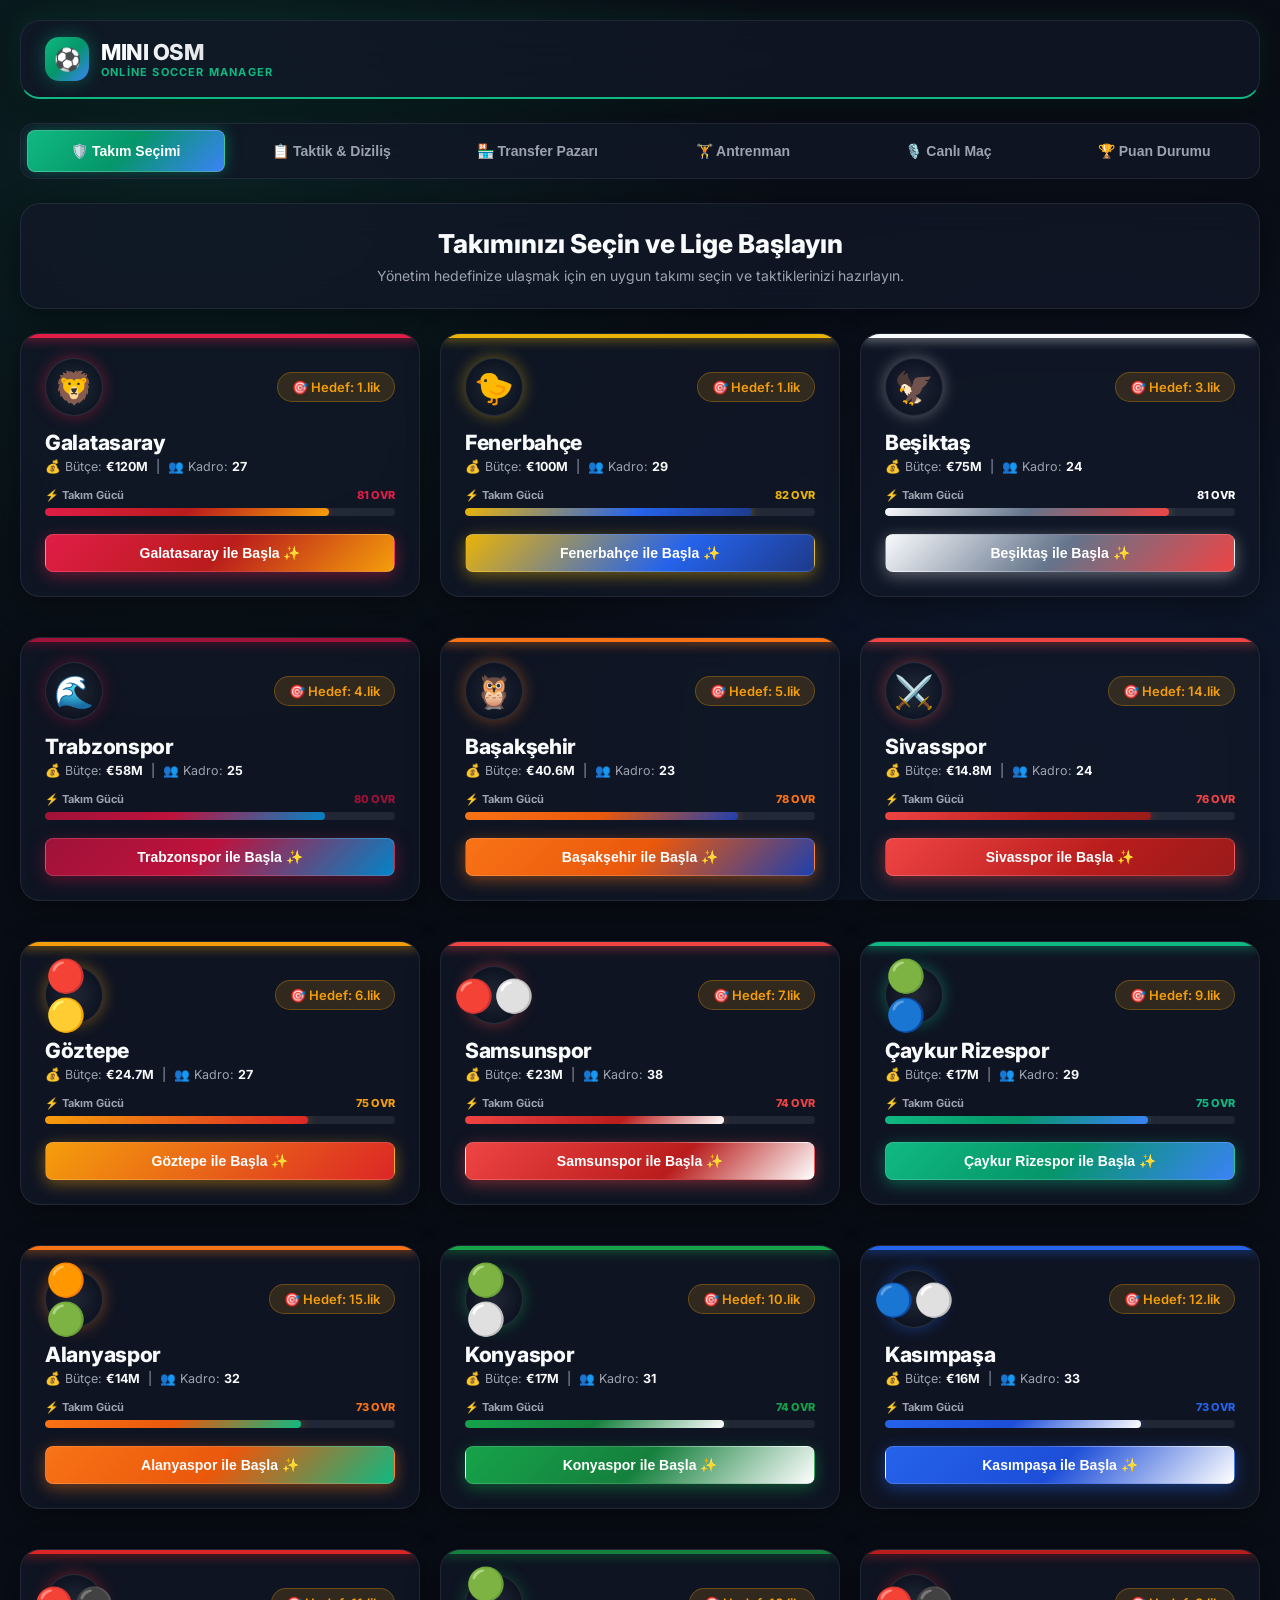
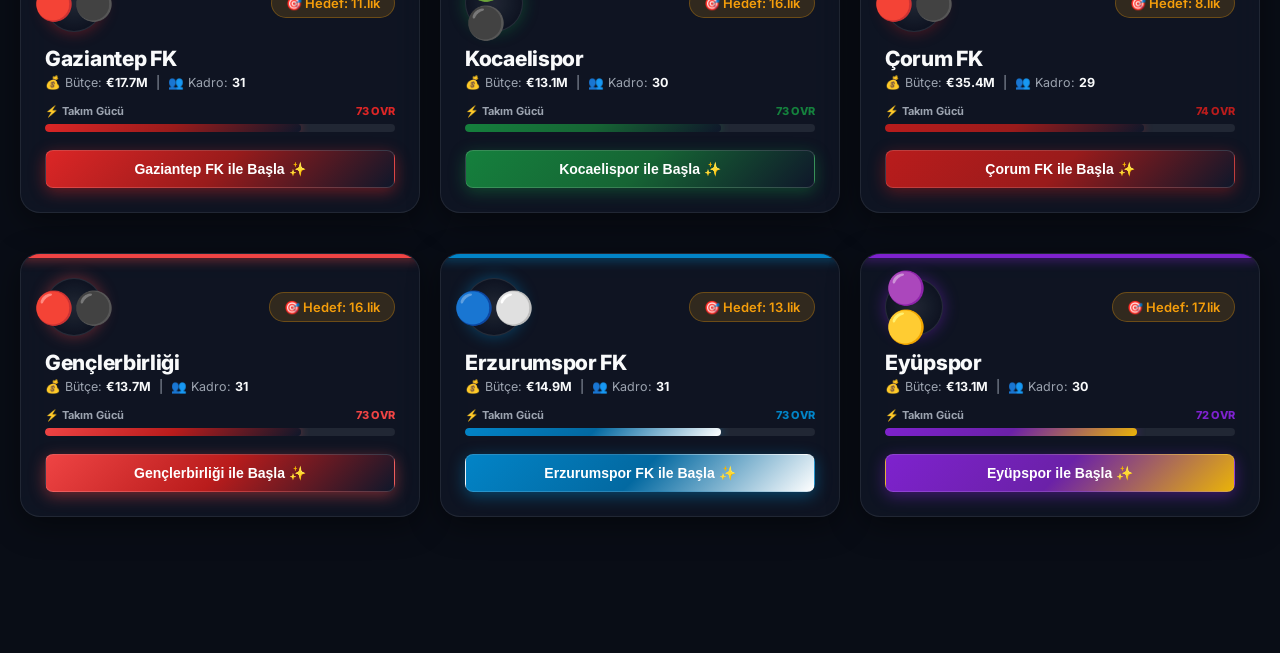
==== index.html @ aa5f81e3 "Web oyunu ilk surum" ====
<!DOCTYPE html>
<html lang="tr">

<head>
  <meta charset="UTF-8">
  <meta name="viewport" content="width=device-width, initial-scale=1.0">
  <title>Mini OSM - Online Soccer Manager Web</title>
  <meta name="description"
    content="Mini Online Soccer Manager web oyunu. Taktiksel diziliş, anlık maç simülasyonu ve taktiksel joker kartları.">
  <!-- Google Fonts -->
  <link rel="preconnect" href="https://fonts.googleapis.com">
  <link rel="preconnect" href="https://fonts.gstatic.com" crossorigin>
  <link href="https://fonts.googleapis.com/css2?family=Inter:wght@400;500;600;700;800;900&display=swap"
    rel="stylesheet">
  <!-- CSS Design System -->
  <link rel="stylesheet" href="css/styles.css">
</head>

<body>

  <div class="app-container">

    <!-- Header -->
    <header class="app-header">
      <div class="brand">
        <div class="brand-icon">⚽</div>
        <div class="brand-text">
          <h1>MINI OSM</h1>
          <p>Online Soccer Manager</p>
        </div>
      </div>

      <div class="header-user-info" id="user-team-info-box" style="display: none;">
        <span class="badge-pill" id="user-team-badge">🦁 Galatasaray</span>
        <span class="badge-pill badge-target" id="user-team-target">Hedef: 1.lik</span>
        <button class="btn btn-primary" id="start-match-btn">⚡ Maçı Oyna</button>
      </div>
    </header>

    <!-- Navigation Tabs -->
    <nav class="nav-tabs">
      <button class="nav-tab active" data-view="view-teams">🛡️ Takım Seçimi</button>
      <button class="nav-tab" data-view="view-tactics">📋 Taktik & Diziliş</button>
      <button class="nav-tab" data-view="view-transfer">🏪 Transfer Pazarı</button>
      <button class="nav-tab" data-view="view-training">🏋️ Antrenman</button>
      <button class="nav-tab" data-view="view-match">🎙️ Canlı Maç</button>
      <button class="nav-tab" data-view="view-standings">🏆 Puan Durumu</button>
    </nav>

    <!-- VIEW 1: TEAM SELECTION -->
    <section id="view-teams" class="view-content active">
      <div class="glass-card" style="text-align: center; margin-bottom: 24px;">
        <h2 style="font-size: 26px; font-weight: 800; margin-bottom: 8px;">Takımınızı Seçin ve Lige Başlayın</h2>
        <p style="color: var(--text-muted); font-size: 14px;">Yönetim hedefinize ulaşmak için en uygun takımı seçin ve
          taktiklerinizi hazırlayın.</p>
      </div>

      <div class="grid-3" id="team-selection-grid">
        <!-- Dynamically rendered via app.js -->
      </div>
    </section>

    <!-- VIEW 2: TACTICS & PITCH -->
    <section id="view-tactics" class="view-content">
      <div class="grid-2">

        <!-- Left: Interactive Pitch & Bench -->
        <div>
          <div class="glass-card">
            <div class="card-title">
              <span>⚽ İnteraktif Saha Dizilişi</span>
              <div style="display:flex; gap:8px; align-items:center;">
                <button class="btn btn-secondary" id="auto-pick-11-btn" style="padding:4px 10px; font-size:12px;"
                  title="Dizilişe en yüksek reytingli oyuncuları koy">⚡ Otomatik Kadro Kur</button>
                <button class="btn btn-primary" id="save-squad-btn" style="padding:4px 12px; font-size:12px;"
                  title="Mevcut ilk 11 ve taktikleri kaydet">💾 Kadroyu Kaydet</button>
                <span class="badge-pill" style="color:var(--accent-green)">İlk 11 Kadrosu</span>
              </div>
            </div>
            <div id="swap-banner-container"></div>
            <div class="pitch-container">
              <div class="pitch-center-line"></div>
              <div class="pitch-center-circle"></div>
              <div class="pitch-penalty-top"></div>
              <div class="pitch-penalty-bottom"></div>
              <div class="pitch-players-layer" id="pitch-players-layer">
                <!-- Dynamically rendered player nodes -->
              </div>
            </div>
          </div>

          <!-- Yedek Kulübesi (Substitutes Bench) -->
          <div class="glass-card">
            <div class="card-title">
              <span>🪑 Yedek Kulübesi & Kadro Derinliği</span>
              <span style="font-size:11px; color:var(--text-muted)">Yedek Oyuncular</span>
            </div>
            <div class="grid-2" id="substitutes-bench-container" style="gap:10px;">
              <!-- Rendered via app.js -->
            </div>
          </div>
        </div>

        <!-- Right: Tactic Controls -->
        <div class="glass-card">
          <div class="card-title">🎯 Taktiksel Ayarlar & Hakem</div>

          <div class="form-group">
            <label class="form-label">Diziliş (Formation)</label>
            <select class="form-select" id="tactic-formation">
              <option value="4-3-3">4-3-3 (Ofansif / Kanatlar)</option>
              <option value="4-2-3-1">4-2-3-1 (Modern Pas & Baskı)</option>
              <option value="4-4-2">4-4-2 (Klasik Dengeli)</option>
              <option value="4-5-1">4-5-1 (Kompakt / Kaleyi Görünce Vur)</option>
              <option value="3-5-2">3-5-2 (Orta Saha Hakimiyeti)</option>
              <option value="3-4-3">3-4-3 (Tam Saha Hücum)</option>
              <option value="5-3-2">5-3-2 (Kontra Atak & Katı Defans)</option>
              <option value="5-4-1">5-4-1 (Savunma / Kontra)</option>
            </select>
          </div>

          <div class="form-group">
            <label class="form-label">Oyun Anlayışı (Play Style)</label>
            <select class="form-select" id="tactic-style">
              <option value="Kanatları Kullan">Kanatları Kullan (Wing Play)</option>
              <option value="Paslaşarak">Paslaşarak (Passing Game)</option>
              <option value="Kaleyi Görünce Vur">Kaleyi Görünce Vur (Shoot on Sight)</option>
              <option value="Kontra Atak">Kontra Atak (Counter Attack)</option>
            </select>
          </div>

          <div class="form-group">
            <label class="form-label">Mücadele Sertliği (Tackling Style)</label>
            <select class="form-select" id="tactic-tackling">
              <option value="Nazik">Nazik (Risk Almaz)</option>
              <option value="Normal" selected>Normal (Dengeli)</option>
              <option value="Agresif">Agresif (Sert Müdahale)</option>
              <option value="Çok Agresif">Çok Agresif (Kart Riski Yüksek)</option>
            </select>
          </div>

          <div class="form-group" style="margin-top: 20px;">
            <label class="form-label">👨‍⚖️ Maçın Hakemi</label>
            <select class="form-select" id="referee-select">
              <!-- Rendered via JS -->
            </select>
            <div id="referee-info" style="font-size: 11px; color: var(--accent-gold); margin-top: 4px;"></div>
          </div>

          <hr style="border: none; border-top: 1px solid var(--glass-border); margin: 20px 0;">

          <!-- Sliders -->
          <div class="form-group">
            <div style="display:flex; justify-content:space-between;" class="form-label">
              <span>Baskı (Pressure)</span>
              <span class="slider-val" id="pressure-val">%75</span>
            </div>
            <input type="range" class="form-range" id="tactic-pressure" min="10" max="100" value="75">
          </div>

          <div class="form-group">
            <div style="display:flex; justify-content:space-between;" class="form-label">
              <span>Stil (Mentality)</span>
              <span class="slider-val" id="mentality-val">%80</span>
            </div>
            <input type="range" class="form-range" id="tactic-mentality" min="10" max="100" value="80">
          </div>

          <div class="form-group">
            <div style="display:flex; justify-content:space-between;" class="form-label">
              <span>Tempo (Tempo)</span>
              <span class="slider-val" id="tempo-val">%75</span>
            </div>
            <input type="range" class="form-range" id="tactic-tempo" min="10" max="100" value="75">
          </div>

        </div>

      </div>
    </section>

    <!-- VIEW 3: LIVE MATCH -->
    <section id="view-match" class="view-content">

      <!-- Scoreboard -->
      <div class="scoreboard" id="match-scoreboard">
        <div class="team-score-block">
          <div class="team-logo-placeholder" id="match-home-badge"><img
              src="https://img.a.transfermarkt.technology/wappen/head/141.png?lm=4711" alt="Galatasaray" /></div>
          <div class="team-name-score" id="match-home-name">Galatasaray</div>
        </div>

        <div style="text-align: center; min-width: 170px;">
          <div class="match-timer-badge" id="match-timer-badge">00'</div>
          <div class="match-score-digits" id="match-score-display">0 - 0</div>
          <div id="match-result-status-container"></div>
        </div>

        <div class="team-score-block away">
          <div class="team-name-score" id="match-away-name">Fenerbahçe</div>
          <div class="team-logo-placeholder" id="match-away-badge"><img
              src="https://img.a.transfermarkt.technology/wappen/head/36.png?lm=4711" alt="Fenerbahçe" /></div>
        </div>
      </div>

      <!-- Match Finished Banner Container -->
      <div id="match-finish-banner-container"></div>

      <!-- Match Control Bar (Speed, Pause, Timeline) -->
      <div class="match-control-bar" id="match-control-bar">
        <div class="match-controls-left" id="match-live-controls">
          <button class="btn btn-secondary" id="match-pause-btn">
            <span id="pause-btn-icon">⏸️</span> <span id="pause-btn-text">Durdur</span>
          </button>
          <div class="speed-selector-group">
            <span class="speed-label">Hız:</span>
            <button class="speed-btn" data-speed="750">🐢 1x (Yavaş)</button>
            <button class="speed-btn active" data-speed="380">⏱️ 2x (Normal)</button>
            <button class="speed-btn" data-speed="140">⚡ 3x (Hızlı)</button>
            <button class="speed-btn" id="instant-finish-btn" style="color:var(--accent-gold);">⏩ Bitir</button>
          </div>
        </div>
        <div class="match-controls-left" id="match-finished-controls" style="display: none;">
          <!-- Rendered dynamically on finish -->
        </div>
        <div class="match-timeline-feed" id="match-timeline-feed">
          <span style="font-size:11px; color:var(--text-muted);">Zaman Çizelgesi</span>
        </div>
      </div>

      <!-- Main Live Grid -->
      <div class="grid-2">

        <!-- Left: Live Commentary Stream -->
        <div class="glass-card">
          <div class="card-title">
            <div style="display:flex; align-items:center; gap:8px;">
              <span>🎙️ Canlı Spiker Anlatımı</span>
              <span class="live-pulse-dot" id="live-indicator"></span>
            </div>
            <div class="commentary-filter-group">
              <button class="filter-tab active" data-filter="all">Tüm Anlatım</button>
              <button class="filter-tab" data-filter="highlights">⭐ Önemli Anlar</button>
            </div>
          </div>
          <div class="commentary-box" id="commentary-stream">
            <div class="commentary-card system">
              <div class="commentary-card-body">Henüz maç başlamadı. Maçı başlatmak için üstteki 'Maçı Oyna' butonuna
                basın.</div>
            </div>
          </div>
        </div>

        <!-- Right: Joker Cards & Stats -->
        <div>
          <div class="glass-card">
            <div class="card-title">
              <span>⚡ Taktiksel Jokerler (Maç İçi Müdahale)</span>
              <span style="font-size:11px; color:var(--accent-purple)">Özgün Özellik</span>
            </div>
            <p style="font-size:12px; color:var(--text-muted); margin-bottom:12px;">
              Maç esnasında skoru değiştirmek veya üstünlüğü korumak için anlık menajer kartınızı kullanın:
            </p>

            <div class="joker-cards-grid" id="joker-cards-grid">
              <!-- Dynamically rendered Jokers -->
            </div>
          </div>

          <!-- xG & Stats Card -->
          <div class="glass-card">
            <div class="card-title">📊 Anlık Maç İstatistikleri</div>
            <div style="display:flex; justify-content:space-between; margin-bottom:12px;">
              <div>
                <div style="font-size:11px; color:var(--text-muted);">Ev Sahibi xG</div>
                <div style="font-size:20px; font-weight:800; color:var(--accent-green)" id="home-xg-val">0.00</div>
              </div>
              <div>
                <div style="font-size:11px; color:var(--text-muted);">Toplam Şut</div>
                <div style="font-size:16px; font-weight:700;"><span id="home-shots-val">0</span> - <span
                    id="away-shots-val">0</span></div>
              </div>
              <div style="text-align:right;">
                <div style="font-size:11px; color:var(--text-muted);">Deplasman xG</div>
                <div style="font-size:20px; font-weight:800; color:var(--accent-blue)" id="away-xg-val">0.00</div>
              </div>
            </div>
          </div>

        </div>

      </div>
    </section>

    <!-- VIEW 4: STANDINGS & FIXTURES -->
    <section id="view-standings" class="view-content">
      <!-- Standings Season Finale Banner (Visible ONLY when season ends) -->
      <div id="standings-season-ended-banner" class="glass-card"
        style="display: none; margin-bottom: 20px; justify-content: space-between; align-items: center; flex-wrap: wrap; gap: 14px; border: 2px solid var(--accent-gold); background: linear-gradient(135deg, rgba(245, 158, 11, 0.15), rgba(15, 23, 42, 0.9));">
        <div>
          <h2
            style="font-size: 20px; font-weight: 800; display: flex; align-items: center; gap: 8px; color: var(--accent-gold);">
            <span>🏆 2025/2026 Süper Lig Sezonu Tamamlandı!</span>
          </h2>
          <p style="color: var(--text-muted); font-size: 13px; margin-top: 2px;">
            Şampiyonluk töreni ve sezon ödüllerini görüntüleyebilir veya yeni sezona başlayabilirsiniz.
          </p>
        </div>
        <div style="display: flex; gap: 10px; align-items: center; flex-wrap: wrap;">
          <button class="btn btn-secondary" id="standings-show-ceremony-btn"
            style="font-size: 13px; display: flex; align-items: center; gap: 6px;">
            🏆 Şampiyon & Ödüller
          </button>
          <button class="btn btn-primary" id="standings-new-season-btn"
            style="font-size: 13px; display: flex; align-items: center; gap: 6px; background: linear-gradient(135deg, var(--accent-gold), #d97706); border-color: var(--accent-gold); color: #ffffff;">
            🔄 Yeni Sezon Başlat
          </button>
        </div>
      </div>

      <div class="grid-2" style="grid-template-columns: 1.15fr 0.85fr; gap: 20px; align-items: start;">

        <!-- Left: Standings Table & Statistics Center -->
        <div class="glass-card">
          <div class="card-title" style="flex-wrap:wrap; gap:10px;">
            <span>🏆 Lig İstatistik Merkezi</span>
            <div style="display:flex; gap:6px; flex-wrap:wrap;">
              <button class="stats-sub-tab active" data-tab="table">🏆 Puan Durumu</button>
              <button class="stats-sub-tab" data-tab="goals">⚽ Gol Krallığı</button>
              <button class="stats-sub-tab" data-tab="assists">🅰️ Asist Krallığı</button>
              <button class="stats-sub-tab" data-tab="saves">🧤 Kurtarış Krallığı</button>
              <button class="stats-sub-tab" data-tab="motm">🌟 Maçın Adamı</button>
            </div>
          </div>

          <!-- Standings Table Box -->
          <div id="stats-table-wrapper" style="overflow-x: auto;">
            <table class="custom-table">
              <thead>
                <tr>
                  <th>Sıra</th>
                  <th>Takım</th>
                  <th>OM</th>
                  <th>G</th>
                  <th>B</th>
                  <th>M</th>
                  <th>AG:YG</th>
                  <th>AV</th>
                  <th>Puan</th>
                </tr>
              </thead>
              <tbody id="standings-table-body">
                <!-- Dynamically populated via app.js -->
              </tbody>
            </table>
          </div>

          <!-- Leaderboard Box -->
          <div id="stats-leaderboard-wrapper" style="display:none; flex-direction:column; gap:10px;">
            <!-- Dynamically populated via app.js -->
          </div>
        </div>

        <!-- Right: Season Fixture & Match Schedule -->
        <div class="glass-card">
          <div class="card-title">
            <span>📅 Sezon Fikstürü</span>
            <div class="round-selector-wrap">
              <button class="round-nav-btn" id="prev-round-btn">◀</button>
              <span id="current-round-title"
                style="font-weight: 800; font-size: 13px; min-width: 75px; text-align: center;">1. Hafta</span>
              <button class="round-nav-btn" id="next-round-btn">▶</button>
            </div>
          </div>

          <!-- Round Matches Container -->
          <div id="fixtures-list-container" style="display: flex; flex-direction: column; gap: 10px;">
            <!-- Dynamically populated via app.js -->
          </div>
        </div>

      </div>
    </section>

    <!-- VIEW 6: TRANSFER MARKET -->
    <section id="view-transfer" class="view-content">
      <div class="glass-card" style="margin-bottom: 20px;">
        <div style="display: flex; justify-content: space-between; align-items: center; flex-wrap: wrap; gap: 16px;">
          <div>
            <h2 style="font-size: 24px; font-weight: 800; display: flex; align-items: center; gap: 10px;">
              <span>🏪 Transfer Pazarı & Kaşif</span>
            </h2>
            <p style="color:var(--text-muted); font-size: 13.5px; margin-top: 4px;">
              Diğer kulüplerden yıldız oyuncuları transfer edin veya kendi oyuncularınızı satarak bütçenizi artırın.
            </p>
          </div>

          <div style="display: flex; align-items: center; gap: 12px; flex-wrap: wrap;">
            <div class="glass-card"
              style="padding: 10px 18px; margin: 0; background: linear-gradient(135deg, rgba(16, 185, 129, 0.15), rgba(59, 130, 246, 0.15)); border-color: var(--accent-green);">
              <div style="font-size: 11px; color: var(--text-muted); font-weight: 600;">Kullanılabilir Transfer Bütçesi
              </div>
              <div id="transfer-user-budget-display"
                style="font-size: 22px; font-weight: 900; color: var(--accent-green);">€0.0M</div>
            </div>
          </div>
        </div>

        <!-- Filter & Action Bar -->
        <div
          style="display: flex; justify-content: space-between; align-items: center; margin-top: 20px; flex-wrap: wrap; gap: 12px; border-top: 1px solid var(--glass-border); padding-top: 16px;">

          <!-- Sub-view Mode Switcher (Transfer Listesi vs Oyuncu Sat) -->
          <div style="display: flex; gap: 8px;">
            <button class="btn btn-primary transfer-mode-btn active" data-mode="buy">🛒 Transfer Listesi (Al)</button>
            <button class="btn btn-secondary transfer-mode-btn" data-mode="sell">📤 Kadromdan Oyuncu Sat</button>
          </div>

          <!-- Search & Position Filters -->
          <div style="display: flex; gap: 8px; flex-wrap: wrap; align-items: center;">
            <input type="text" id="transfer-search-input" placeholder="🔍 Oyuncu Arama..."
              style="padding: 6px 12px; font-size: 13px; border-radius: var(--radius-sm); background: rgba(255,255,255,0.05); border: 1px solid var(--glass-border); color: var(--text-main); outline: none; width: 160px;" />

            <div style="display: flex; gap: 4px; flex-wrap: wrap;">
              <button class="stats-sub-tab transfer-pos-filter active" data-pos="ALL">Tümü</button>
              <button class="stats-sub-tab transfer-pos-filter" data-pos="FW">FW</button>
              <button class="stats-sub-tab transfer-pos-filter" data-pos="MF">MF</button>
              <button class="stats-sub-tab transfer-pos-filter" data-pos="DF">DF</button>
              <button class="stats-sub-tab transfer-pos-filter" data-pos="GK">GK</button>
            </div>
          </div>

        </div>
      </div>

      <!-- Transfer List Grid -->
      <div id="transfer-players-grid" class="grid-3" style="gap: 16px;">
        <!-- Dynamically rendered via app.js -->
      </div>
    </section>

    <!-- VIEW 7: TRAINING & PLAYER DEVELOPMENT -->
    <section id="view-training" class="view-content">
      <div class="glass-card" style="margin-bottom: 24px;">
        <div style="display: flex; justify-content: space-between; align-items: center; flex-wrap: wrap; gap: 16px;">
          <div>
            <h2 style="font-size: 24px; font-weight: 800; display: flex; align-items: center; gap: 10px;">
              <span>🏋️ Antrenman & Oyuncu Gelişim Merkezi</span>
            </h2>
            <p style="color:var(--text-muted); font-size: 13.5px; margin-top: 4px;">
              ⚡ <strong>Gelişim Kuralları:</strong> 25 yaş altı toplamda <span
                style="color:var(--accent-gold); font-weight:700;">+3 GEN</span> • 29 yaş altı toplamda <span
                style="color:var(--accent-blue); font-weight:700;">+2 GEN</span> • 30+ yaş toplamda <span
                style="color:var(--text-main); font-weight:700;">+1 GEN</span>. İdman hızlandırma kulüp bütçesinin
              <strong>%1'ine</strong> mal olur.
            </p>
          </div>
          <div style="display:flex; align-items:center; gap:10px;">
            <div class="glass-card"
              style="padding: 8px 16px; margin:0; background: linear-gradient(135deg, rgba(16, 185, 129, 0.15), rgba(59, 130, 246, 0.15)); border-color: var(--accent-green);">
              <div style="font-size: 11px; color: var(--text-muted); font-weight: 600;">Kulüp Bütçesi</div>
              <div id="training-user-budget-display"
                style="font-size: 18px; font-weight: 900; color: var(--accent-green);">€0.0M</div>
            </div>
            <span class="badge-pill" style="color:var(--accent-gold); border-color:var(--accent-gold); font-size:12px;">
              ⭐ 4 İdman Sahası
            </span>
          </div>
        </div>
      </div>

      <!-- Training Slots Grid -->
      <div class="grid-2" id="training-slots-container" style="gap: 20px;">
        <!-- Dynamically rendered via app.js -->
      </div>
    </section>

  </div>

  <!-- CONFETTI CANVAS -->
  <canvas id="confetti-canvas"
    style="position: fixed; top: 0; left: 0; width: 100vw; height: 100vh; pointer-events: none; z-index: 9998; display: none;"></canvas>

  <!-- SEASON FINALE & AWARDS CEREMONY MODAL -->
  <div id="season-finale-modal" class="modal-overlay"
    style="display:none; z-index: 9999; position: fixed; top: 0; left: 0; width: 100vw; height: 100vh; background: rgba(0,0,0,0.85); backdrop-filter: blur(12px); align-items: center; justify-content: center; overflow-y: auto; padding: 20px;">
    <div class="glass-card season-ceremony-card" id="season-ceremony-card-content">
      <!-- Dynamically filled by app.js -->
    </div>
  </div>

  <!-- Player Tooltip -->
  <div id="player-tooltip" class="player-tooltip">
    <div class="player-tooltip-header" id="tt-header">
      <span id="tt-nat">🇹🇷</span>
      <span id="tt-name">Oyuncu Adı</span>
    </div>
    <div class="player-tooltip-row">
      <span>Yaş:</span>
      <span id="tt-age">25</span>
    </div>
    <div class="player-tooltip-row">
      <span>Piyasa Değeri:</span>
      <span id="tt-val" style="color: var(--accent-gold);">€10.00M</span>
    </div>
  </div>

  <!-- JavaScript Modules -->
  <script src="js/data.js"></script>
  <script src="js/jokers.js"></script>
  <script src="js/engine.js"></script>
  <script src="js/ai.js"></script>
  <script src="js/app.js"></script>

</body>

</html>
---- css/styles.css ----
/* ==========================================================================
   MINI OSM - MODERN DARK MODE & GLASSMORPHISM DESIGN SYSTEM
   ========================================================================== */

:root {
  /* Dynamic Team Theme Variables (Defaults to modern Stadium Emerald) */
  --team-primary: #10b981;
  --team-secondary: #3b82f6;
  --team-primary-glow: rgba(16, 185, 129, 0.4);
  --team-secondary-glow: rgba(59, 130, 246, 0.4);
  --team-gradient: linear-gradient(135deg, #10b981 0%, #059669 50%, #3b82f6 100%);
  --team-header-glow: rgba(16, 185, 129, 0.15);
  --team-bg-mesh: radial-gradient(circle at 15% 15%, rgba(16, 185, 129, 0.12) 0%, transparent 45%),
    radial-gradient(circle at 85% 85%, rgba(59, 130, 246, 0.12) 0%, transparent 45%);

  /* Color Palette */
  --bg-primary: #090d16;
  --bg-secondary: #111827;
  --bg-card: rgba(17, 24, 39, 0.78);
  --bg-card-hover: rgba(31, 41, 55, 0.90);
  --glass-border: rgba(255, 255, 255, 0.08);
  --glass-shadow: 0 8px 32px 0 rgba(0, 0, 0, 0.45);

  --accent-green: #10b981;
  --accent-green-glow: rgba(16, 185, 129, 0.35);
  --accent-blue: #3b82f6;
  --accent-blue-glow: rgba(59, 130, 246, 0.35);
  --accent-gold: #f59e0b;
  --accent-gold-glow: rgba(245, 158, 11, 0.35);
  --accent-red: #ef4444;
  --accent-purple: #8b5cf6;

  --text-main: #f9fafb;
  --text-muted: #9ca3af;
  --text-dim: #6b7280;

  /* Field Colors */
  --pitch-green-dark: #064e3b;
  --pitch-green-light: #047857;
  --pitch-line: rgba(255, 255, 255, 0.25);

  /* Typography & Effects */
  --font-family: 'Inter', -apple-system, BlinkMacSystemFont, "Segoe UI", Roboto, sans-serif;
  --radius-sm: 8px;
  --radius-md: 14px;
  --radius-lg: 20px;
  --radius-full: 9999px;
  --transition: all 0.25s cubic-bezier(0.4, 0, 0.2, 1);
  --theme-transition: background 0.6s cubic-bezier(0.4, 0, 0.2, 1),
    border-color 0.5s ease,
    box-shadow 0.5s ease,
    color 0.4s ease;
}

/* Reset & Base */
* {
  box-sizing: border-box;
  margin: 0;
  padding: 0;
}

body {
  background-color: var(--bg-primary);
  color: var(--text-main);
  font-family: var(--font-family);
  min-height: 100vh;
  overflow-x: hidden;
  background-image: var(--team-bg-mesh);
  background-attachment: fixed;
  transition: var(--theme-transition);
}

/* Scrollbar */
::-webkit-scrollbar {
  width: 6px;
  height: 6px;
}

::-webkit-scrollbar-track {
  background: var(--bg-primary);
}

::-webkit-scrollbar-thumb {
  background: rgba(255, 255, 255, 0.15);
  border-radius: var(--radius-full);
}

::-webkit-scrollbar-thumb:hover {
  background: var(--team-primary);
}

/* Layout Container */
.app-container {
  max-width: 1400px;
  margin: 0 auto;
  padding: 20px;
}

/* Header */
.app-header {
  display: flex;
  justify-content: space-between;
  align-items: center;
  padding: 16px 24px;
  background: var(--bg-card);
  backdrop-filter: blur(18px);
  -webkit-backdrop-filter: blur(18px);
  border: 1px solid var(--glass-border);
  border-bottom: 2px solid var(--team-primary);
  border-radius: var(--radius-lg);
  box-shadow: var(--glass-shadow), 0 0 25px var(--team-header-glow);
  margin-bottom: 24px;
  transition: var(--theme-transition);
}

.brand {
  display: flex;
  align-items: center;
  gap: 12px;
}

.brand-icon {
  width: 44px;
  height: 44px;
  background: var(--team-gradient);
  border-radius: var(--radius-md);
  display: flex;
  align-items: center;
  justify-content: center;
  font-size: 22px;
  box-shadow: 0 0 18px var(--team-primary-glow);
  transition: var(--theme-transition);
}

.brand-text h1 {
  font-size: 22px;
  font-weight: 800;
  letter-spacing: -0.5px;
  background: linear-gradient(to right, #ffffff, #d1d5db);
  -webkit-background-clip: text;
  -webkit-text-fill-color: transparent;
}

.brand-text p {
  font-size: 11px;
  color: var(--team-primary);
  font-weight: 700;
  text-transform: uppercase;
  letter-spacing: 1.2px;
  transition: color 0.4s ease;
}

.header-user-info {
  display: flex;
  align-items: center;
  gap: 16px;
}

.badge-pill {
  display: inline-flex;
  align-items: center;
  gap: 8px;
  padding: 6px 14px;
  background: rgba(255, 255, 255, 0.05);
  border: 1px solid var(--glass-border);
  border-radius: var(--radius-full);
  font-size: 13px;
  font-weight: 600;
  transition: var(--transition);
}

.badge-pill.user-team-active {
  border-color: var(--team-primary);
  background: rgba(255, 255, 255, 0.08);
  box-shadow: 0 0 15px var(--team-primary-glow);
}

.badge-target {
  background: rgba(245, 158, 11, 0.15);
  border-color: rgba(245, 158, 11, 0.3);
  color: var(--accent-gold);
}

/* Nav Tabs */
.nav-tabs {
  display: flex;
  gap: 8px;
  padding: 6px;
  background: var(--bg-card);
  backdrop-filter: blur(12px);
  border: 1px solid var(--glass-border);
  border-radius: var(--radius-md);
  margin-bottom: 24px;
  overflow-x: auto;
}

.nav-tab {
  flex: 1;
  min-width: 140px;
  padding: 12px 18px;
  border: 1px solid transparent;
  background: transparent;
  color: var(--text-muted);
  font-weight: 600;
  font-size: 14px;
  border-radius: var(--radius-sm);
  cursor: pointer;
  display: flex;
  align-items: center;
  justify-content: center;
  gap: 8px;
  transition: var(--transition);
}

.nav-tab:hover {
  color: var(--text-main);
  background: rgba(255, 255, 255, 0.04);
}

.nav-tab.active {
  background: var(--team-gradient);
  color: #ffffff;
  border-color: rgba(255, 255, 255, 0.2);
  box-shadow: 0 0 16px var(--team-primary-glow);
  font-weight: 700;
}

/* Main Content Views */
.view-content {
  display: none;
}

.view-content.active {
  display: block;
  animation: fadeIn 0.3s ease-out;
}

@keyframes fadeIn {
  from {
    opacity: 0;
    transform: translateY(6px);
  }

  to {
    opacity: 1;
    transform: translateY(0);
  }
}

/* Glass Card Component */
.glass-card {
  background: var(--bg-card);
  backdrop-filter: blur(16px);
  -webkit-backdrop-filter: blur(16px);
  border: 1px solid var(--glass-border);
  border-radius: var(--radius-lg);
  padding: 24px;
  box-shadow: var(--glass-shadow);
  margin-bottom: 20px;
  transition: var(--transition);
}

.card-title {
  font-size: 18px;
  font-weight: 700;
  margin-bottom: 16px;
  display: flex;
  align-items: center;
  justify-content: space-between;
  border-bottom: 1px solid var(--glass-border);
  padding-bottom: 12px;
}

/* Grid Layouts */
.grid-2 {
  display: grid;
  grid-template-columns: 1fr 1fr;
  gap: 20px;
}

.grid-3 {
  display: grid;
  grid-template-columns: repeat(3, 1fr);
  gap: 20px;
}

.grid-4 {
  display: grid;
  grid-template-columns: repeat(auto-fill, minmax(260px, 1fr));
  gap: 20px;
}

@media (max-width: 900px) {

  .grid-2,
  .grid-3 {
    grid-template-columns: 1fr;
  }
}

/* Buttons */
.btn {
  padding: 10px 20px;
  border-radius: var(--radius-sm);
  font-weight: 700;
  font-size: 14px;
  border: none;
  cursor: pointer;
  display: inline-flex;
  align-items: center;
  justify-content: center;
  gap: 8px;
  transition: var(--transition);
}

.btn-primary {
  background: var(--team-gradient);
  color: #ffffff;
  box-shadow: 0 4px 16px var(--team-primary-glow);
  border: 1px solid rgba(255, 255, 255, 0.15);
}

.btn-primary:hover {
  transform: translateY(-2px);
  box-shadow: 0 8px 24px var(--team-primary-glow);
  filter: brightness(1.08);
}

.btn-secondary {
  background: rgba(255, 255, 255, 0.08);
  color: var(--text-main);
  border: 1px solid var(--glass-border);
}

.btn-secondary:hover {
  background: rgba(255, 255, 255, 0.15);
  border-color: rgba(255, 255, 255, 0.2);
}

.btn-accent {
  background: linear-gradient(135deg, var(--accent-blue), #2563eb);
  color: #ffffff;
  box-shadow: 0 4px 14px var(--accent-blue-glow);
}

.btn-lg {
  padding: 14px 28px;
  font-size: 16px;
  border-radius: var(--radius-md);
}

/* Football Pitch Component */
.pitch-container {
  width: 100%;
  height: 520px;
  background: repeating-linear-gradient(0deg,
      var(--pitch-green-dark),
      var(--pitch-green-dark) 40px,
      var(--pitch-green-light) 40px,
      var(--pitch-green-light) 80px);
  border-radius: var(--radius-md);
  border: 4px solid rgba(255, 255, 255, 0.3);
  position: relative;
  overflow: hidden;
  box-shadow: inset 0 0 50px rgba(0, 0, 0, 0.6);
}

/* Pitch Markings */
.pitch-center-line {
  position: absolute;
  top: 50%;
  left: 0;
  width: 100%;
  height: 2px;
  background: var(--pitch-line);
}

.pitch-center-circle {
  position: absolute;
  top: 50%;
  left: 50%;
  width: 120px;
  height: 120px;
  transform: translate(-50%, -50%);
  border: 2px solid var(--pitch-line);
  border-radius: 50%;
}

.pitch-penalty-top {
  position: absolute;
  top: 0;
  left: 50%;
  transform: translateX(-50%);
  width: 220px;
  height: 90px;
  border: 2px solid var(--pitch-line);
  border-top: none;
}

.pitch-penalty-bottom {
  position: absolute;
  bottom: 0;
  left: 50%;
  transform: translateX(-50%);
  width: 220px;
  height: 90px;
  border: 2px solid var(--pitch-line);
  border-bottom: none;
}

/* Player Nodes on Pitch */
.pitch-players-layer {
  position: absolute;
  inset: 0;
  display: flex;
  flex-direction: column;
  justify-content: space-between;
  padding: 20px 10px;
}

.pitch-row {
  display: flex;
  justify-content: space-around;
  align-items: center;
  width: 100%;
}

.player-card-node {
  display: flex;
  flex-direction: column;
  align-items: center;
  cursor: pointer;
  transition: var(--transition);
  z-index: 2;
  position: relative;
}

.player-card-node:hover {
  transform: scale(1.1);
}

.player-card-node.selected-for-swap .player-badge-circle {
  border-color: var(--accent-gold) !important;
  box-shadow: 0 0 20px var(--accent-gold-glow), 0 0 30px #ffffff !important;
  animation: swapPulse 1s infinite alternate;
}

@keyframes swapPulse {
  from {
    transform: scale(1);
  }

  to {
    transform: scale(1.15);
  }
}

.swap-instruction-banner {
  background: linear-gradient(135deg, rgba(245, 158, 11, 0.2), rgba(16, 185, 129, 0.2));
  border: 1px solid var(--accent-gold);
  color: var(--accent-gold);
  border-radius: var(--radius-sm);
  padding: 8px 14px;
  font-size: 12px;
  font-weight: 700;
  margin-bottom: 12px;
  display: flex;
  align-items: center;
  justify-content: space-between;
  animation: fadeIn 0.2s ease-out;
}

.bench-player-card {
  display: flex;
  justify-content: space-between;
  align-items: center;
  padding: 8px 12px;
  background: rgba(255, 255, 255, 0.04);
  border: 1px solid var(--glass-border);
  border-radius: var(--radius-sm);
  transition: var(--transition);
  cursor: pointer;
}

.bench-player-card:hover {
  background: rgba(255, 255, 255, 0.08);
  border-color: var(--accent-green);
}

.bench-player-card.selected-for-swap {
  border-color: var(--accent-gold) !important;
  background: rgba(245, 158, 11, 0.15) !important;
  box-shadow: 0 0 12px var(--accent-gold-glow);
}

.player-badge-circle {
  width: 44px;
  height: 44px;
  border-radius: 50%;
  background: var(--bg-secondary);
  border: 2px solid var(--accent-green);
  display: flex;
  align-items: center;
  justify-content: center;
  font-weight: 800;
  font-size: 14px;
  color: #ffffff;
  box-shadow: 0 4px 10px rgba(0, 0, 0, 0.5);
  position: relative;
  background-size: cover;
  background-position: center;
}

.player-badge-circle .rating-overlay {
  position: absolute;
  bottom: -4px;
  right: -6px;
  background: rgba(17, 24, 39, 0.95);
  border: 1px solid var(--glass-border);
  padding: 1px 5px;
  border-radius: var(--radius-full);
  font-size: 10px;
  font-weight: 900;
  color: #ffffff;
  box-shadow: 0 2px 5px rgba(0, 0, 0, 0.5);
}

.toast-notification {
  position: fixed;
  bottom: 24px;
  right: 24px;
  background: var(--team-gradient);
  color: #ffffff;
  padding: 14px 24px;
  border-radius: var(--radius-md);
  font-weight: 700;
  font-size: 14px;
  box-shadow: 0 10px 30px rgba(0, 0, 0, 0.5), 0 0 25px var(--team-primary-glow);
  display: flex;
  align-items: center;
  gap: 10px;
  z-index: 9999;
  border: 1px solid rgba(255, 255, 255, 0.2);
  animation: slideUpToast 0.3s cubic-bezier(0.175, 0.885, 0.32, 1.275);
}

@keyframes slideUpToast {
  from {
    opacity: 0;
    transform: translateY(30px);
  }

  to {
    opacity: 1;
    transform: translateY(0);
  }
}

.player-badge-circle.fw {
  border-color: var(--accent-red);
}

.player-badge-circle.mf {
  border-color: var(--accent-gold);
}

.player-badge-circle.df {
  border-color: var(--accent-blue);
}

.player-badge-circle.gk {
  border-color: var(--accent-purple);
}

.player-node-name {
  margin-top: 4px;
  background: rgba(0, 0, 0, 0.75);
  backdrop-filter: blur(4px);
  padding: 2px 8px;
  border-radius: var(--radius-sm);
  font-size: 11px;
  font-weight: 600;
  color: #ffffff;
  white-space: nowrap;
}

/* Controls & Selects */
.form-group {
  margin-bottom: 16px;
}

.form-label {
  display: block;
  font-size: 13px;
  font-weight: 600;
  color: var(--text-muted);
  margin-bottom: 6px;
}

.form-select,
.form-range {
  width: 100%;
  padding: 10px 14px;
  background: rgba(255, 255, 255, 0.05);
  border: 1px solid var(--glass-border);
  border-radius: var(--radius-sm);
  color: var(--text-main);
  font-size: 14px;
  outline: none;
}

.form-select option {
  background: var(--bg-secondary);
  color: var(--text-main);
}

/* Slider Controls */
.slider-container {
  display: flex;
  align-items: center;
  gap: 12px;
}

.slider-val {
  min-width: 40px;
  font-weight: 700;
  color: var(--accent-green);
  font-size: 14px;
}

/* Live Match View */
.scoreboard {
  display: flex;
  align-items: center;
  justify-content: space-between;
  padding: 20px 40px;
  background: linear-gradient(135deg, rgba(17, 24, 39, 0.9), rgba(31, 41, 55, 0.9));
  border: 1px solid var(--glass-border);
  border-radius: var(--radius-lg);
  margin-bottom: 20px;
}

.team-score-block {
  display: flex;
  align-items: center;
  gap: 16px;
  width: 35%;
}

.team-score-block.away {
  justify-content: flex-end;
}

.team-logo-placeholder {
  width: 58px;
  height: 58px;
  border-radius: 50%;
  background: rgba(255, 255, 255, 0.08);
  display: flex;
  align-items: center;
  justify-content: center;
  font-size: 26px;
  border: 2px solid var(--glass-border);
  padding: 6px;
  box-shadow: 0 4px 12px rgba(0, 0, 0, 0.4);
}

.team-logo-placeholder img {
  width: 100%;
  height: 100%;
  object-fit: contain;
  filter: drop-shadow(0 2px 4px rgba(0, 0, 0, 0.5));
}

.team-card-logo {
  width: 48px;
  height: 48px;
  object-fit: contain;
  filter: drop-shadow(0 4px 8px rgba(0, 0, 0, 0.4));
}

.team-header-logo {
  width: 22px;
  height: 22px;
  object-fit: contain;
  vertical-align: middle;
}

.table-team-logo {
  width: 24px;
  height: 24px;
  object-fit: contain;
  vertical-align: middle;
  filter: drop-shadow(0 1px 3px rgba(0, 0, 0, 0.4));
}

.team-name-score {
  font-size: 20px;
  font-weight: 800;
}

.match-score-digits {
  font-size: 42px;
  font-weight: 900;
  letter-spacing: 2px;
  color: var(--accent-green);
  transition: var(--transition);
}

.match-timer-badge {
  padding: 6px 16px;
  background: rgba(239, 68, 68, 0.2);
  border: 1px solid rgba(239, 68, 68, 0.4);
  color: var(--accent-red);
  font-weight: 800;
  border-radius: var(--radius-full);
  font-size: 14px;
  transition: var(--transition);
  display: inline-block;
}

.match-timer-badge.finished {
  background: linear-gradient(135deg, #f59e0b, #d97706);
  border-color: #f59e0b;
  color: #111827;
  font-weight: 900;
  box-shadow: 0 0 16px var(--accent-gold-glow);
  animation: pulseGold 1.5s infinite alternate;
}

@keyframes pulseGold {
  from {
    transform: scale(1);
    box-shadow: 0 0 12px rgba(245, 158, 11, 0.4);
  }

  to {
    transform: scale(1.05);
    box-shadow: 0 0 22px rgba(245, 158, 11, 0.8);
  }
}

.match-result-status-pill {
  margin-top: 6px;
  display: inline-flex;
  align-items: center;
  gap: 6px;
  padding: 4px 12px;
  border-radius: var(--radius-full);
  font-size: 12px;
  font-weight: 800;
  letter-spacing: 0.5px;
  text-transform: uppercase;
  animation: slideIn 0.3s ease-out;
}

.match-result-status-pill.win {
  background: rgba(16, 185, 129, 0.2);
  border: 1px solid var(--accent-green);
  color: #34d399;
  box-shadow: 0 0 12px var(--accent-green-glow);
}

.match-result-status-pill.draw {
  background: rgba(59, 130, 246, 0.2);
  border: 1px solid var(--accent-blue);
  color: #60a5fa;
}

.match-result-status-pill.loss {
  background: rgba(239, 68, 68, 0.2);
  border: 1px solid var(--accent-red);
  color: #f87171;
}

/* Match Finished Comprehensive Summary Banner */
.match-finish-banner {
  background: linear-gradient(135deg, rgba(17, 24, 39, 0.95), rgba(31, 41, 55, 0.95));
  border: 2px solid var(--team-primary);
  border-radius: var(--radius-lg);
  padding: 20px 24px;
  margin-bottom: 20px;
  box-shadow: 0 12px 40px rgba(0, 0, 0, 0.6), 0 0 25px var(--team-primary-glow);
  animation: slideDownFinish 0.4s cubic-bezier(0.175, 0.885, 0.32, 1.275);
  display: flex;
  justify-content: space-between;
  align-items: center;
  flex-wrap: wrap;
  gap: 16px;
}

@keyframes slideDownFinish {
  from {
    opacity: 0;
    transform: translateY(-20px) scale(0.96);
  }

  to {
    opacity: 1;
    transform: translateY(0) scale(1);
  }
}

.finish-banner-content {
  display: flex;
  align-items: center;
  gap: 16px;
}

.finish-banner-icon {
  width: 52px;
  height: 52px;
  border-radius: 50%;
  background: var(--team-gradient);
  display: flex;
  align-items: center;
  justify-content: center;
  font-size: 26px;
  box-shadow: 0 0 20px var(--team-primary-glow);
  flex-shrink: 0;
}

.finish-banner-title {
  font-size: 19px;
  font-weight: 800;
  margin-bottom: 4px;
  color: #ffffff;
}

.finish-banner-desc {
  font-size: 13px;
  color: var(--text-muted);
}

.finish-banner-actions {
  display: flex;
  align-items: center;
  gap: 10px;
  flex-wrap: wrap;
}

.live-pulse-dot.finished {
  background: #6b7280;
  box-shadow: none;
  animation: none;
}

/* Live Match View & Controls */
.match-control-bar {
  display: flex;
  align-items: center;
  justify-content: space-between;
  flex-wrap: wrap;
  gap: 12px;
  background: var(--bg-card);
  backdrop-filter: blur(16px);
  border: 1px solid var(--glass-border);
  border-radius: var(--radius-md);
  padding: 12px 20px;
  margin-bottom: 20px;
  box-shadow: var(--glass-shadow);
}

.match-controls-left {
  display: flex;
  align-items: center;
  gap: 16px;
  flex-wrap: wrap;
}

.speed-selector-group {
  display: flex;
  align-items: center;
  gap: 6px;
  background: rgba(0, 0, 0, 0.4);
  padding: 4px 8px;
  border-radius: var(--radius-sm);
  border: 1px solid var(--glass-border);
}

.speed-label {
  font-size: 11px;
  color: var(--text-muted);
  font-weight: 700;
  margin-right: 4px;
}

.speed-btn {
  padding: 5px 10px;
  border: none;
  background: transparent;
  color: var(--text-muted);
  font-size: 12px;
  font-weight: 700;
  border-radius: 4px;
  cursor: pointer;
  transition: var(--transition);
}

.speed-btn:hover {
  color: var(--text-main);
  background: rgba(255, 255, 255, 0.08);
}

.speed-btn.active {
  background: var(--accent-blue);
  color: #ffffff;
  box-shadow: 0 0 10px var(--accent-blue-glow);
}

.match-timeline-feed {
  display: flex;
  align-items: center;
  gap: 8px;
  overflow-x: auto;
  max-width: 450px;
  padding: 2px 4px;
}

.timeline-event-badge {
  padding: 3px 8px;
  border-radius: var(--radius-full);
  font-size: 11px;
  font-weight: 800;
  display: inline-flex;
  align-items: center;
  gap: 4px;
  background: rgba(255, 255, 255, 0.08);
  border: 1px solid var(--glass-border);
  white-space: nowrap;
  animation: fadeIn 0.3s ease-out;
}

.timeline-event-badge.goal {
  background: rgba(16, 185, 129, 0.25);
  border-color: var(--accent-green);
  color: #ffffff;
  box-shadow: 0 0 8px var(--accent-green-glow);
}

.timeline-event-badge.card {
  background: rgba(239, 68, 68, 0.25);
  border-color: var(--accent-red);
  color: #ffffff;
}

.timeline-event-badge.joker {
  background: rgba(139, 92, 246, 0.25);
  border-color: var(--accent-purple);
  color: #ffffff;
}

.live-pulse-dot {
  width: 8px;
  height: 8px;
  border-radius: 50%;
  background: var(--accent-red);
  box-shadow: 0 0 8px var(--accent-red);
  animation: pulseDot 1.2s infinite;
}

@keyframes pulseDot {
  0% {
    transform: scale(0.9);
    opacity: 0.7;
  }

  50% {
    transform: scale(1.4);
    opacity: 1;
    box-shadow: 0 0 12px var(--accent-red);
  }

  100% {
    transform: scale(0.9);
    opacity: 0.7;
  }
}

.commentary-filter-group {
  display: flex;
  gap: 4px;
  background: rgba(0, 0, 0, 0.3);
  padding: 3px;
  border-radius: var(--radius-sm);
}

.filter-tab {
  padding: 4px 10px;
  border: none;
  background: transparent;
  color: var(--text-muted);
  font-size: 11px;
  font-weight: 700;
  border-radius: 4px;
  cursor: pointer;
  transition: var(--transition);
}

.filter-tab.active {
  background: rgba(255, 255, 255, 0.12);
  color: #ffffff;
}

/* Live Commentary Stream & Rich Cards */
.commentary-box {
  height: 420px;
  overflow-y: auto;
  padding: 16px;
  background: rgba(0, 0, 0, 0.45);
  border-radius: var(--radius-md);
  border: 1px solid var(--glass-border);
  display: flex;
  flex-direction: column;
  gap: 12px;
}

.commentary-card {
  display: flex;
  flex-direction: column;
  gap: 6px;
  padding: 12px 16px;
  border-radius: var(--radius-md);
  background: rgba(255, 255, 255, 0.03);
  border: 1px solid var(--glass-border);
  animation: slideIn 0.25s ease-out;
  transition: var(--transition);
}

.commentary-card-header {
  display: flex;
  justify-content: space-between;
  align-items: center;
}

.commentary-card-badge {
  display: inline-flex;
  align-items: center;
  gap: 6px;
  font-weight: 800;
  font-size: 12px;
  text-transform: uppercase;
  letter-spacing: 0.5px;
}

.commentary-card-body {
  font-size: 14px;
  line-height: 1.5;
  color: var(--text-main);
  font-weight: 500;
}

/* Specific Event Types */
.commentary-card.goal {
  background: linear-gradient(135deg, rgba(16, 185, 129, 0.2), rgba(5, 150, 105, 0.1));
  border: 1.5px solid var(--accent-green);
  box-shadow: 0 0 20px var(--accent-green-glow);
}

.commentary-card.goal .commentary-card-badge {
  color: var(--accent-green);
  font-size: 13px;
  font-weight: 900;
}

.commentary-card.goal .commentary-card-body {
  font-size: 15px;
  font-weight: 700;
  color: #ffffff;
}

.commentary-card.danger {
  background: linear-gradient(135deg, rgba(245, 158, 11, 0.15), rgba(239, 68, 68, 0.08));
  border-left: 4px solid var(--accent-gold);
}

.commentary-card.danger .commentary-card-badge {
  color: var(--accent-gold);
}

.commentary-card.card {
  background: rgba(239, 68, 68, 0.12);
  border-left: 4px solid var(--accent-red);
}

.commentary-card.card .commentary-card-badge {
  color: var(--accent-red);
}

.commentary-card.joker {
  background: linear-gradient(135deg, rgba(139, 92, 246, 0.25), rgba(59, 130, 246, 0.15));
  border: 1px solid var(--accent-purple);
  box-shadow: 0 0 15px rgba(139, 92, 246, 0.3);
}

.commentary-card.joker .commentary-card-badge {
  color: var(--accent-purple);
}

.commentary-card.system {
  background: rgba(255, 255, 255, 0.05);
  border-left: 4px solid var(--accent-blue);
  text-align: center;
}

.commentary-card.system .commentary-card-badge {
  color: var(--accent-blue);
}

/* Joker Cards Container */
.joker-cards-grid {
  display: grid;
  grid-template-columns: repeat(4, 1fr);
  gap: 12px;
  margin-top: 16px;
}

@media (max-width: 768px) {
  .joker-cards-grid {
    grid-template-columns: 1fr 1fr;
  }
}

.joker-card {
  padding: 14px;
  background: rgba(255, 255, 255, 0.04);
  border: 1px solid var(--glass-border);
  border-radius: var(--radius-md);
  text-align: center;
  cursor: pointer;
  transition: var(--transition);
  position: relative;
  overflow: hidden;
}

.joker-card:hover:not(.disabled) {
  transform: translateY(-4px);
  border-color: var(--accent-purple);
  box-shadow: 0 0 16px rgba(139, 92, 246, 0.3);
}

.joker-card.active {
  background: linear-gradient(135deg, rgba(139, 92, 246, 0.3), rgba(59, 130, 246, 0.3));
  border-color: var(--accent-purple);
  box-shadow: 0 0 20px rgba(139, 92, 246, 0.5);
}

.joker-card.disabled {
  opacity: 0.4;
  cursor: not-allowed;
}

.joker-icon {
  font-size: 24px;
  margin-bottom: 6px;
}

.joker-title {
  font-weight: 700;
  font-size: 13px;
  color: #ffffff;
  margin-bottom: 4px;
}

.joker-desc {
  font-size: 11px;
  color: var(--text-muted);
}

/* Tables */
.custom-table {
  width: 100%;
  border-collapse: collapse;
  margin-top: 10px;
}

.custom-table th,
.custom-table td {
  padding: 12px 14px;
  text-align: left;
  border-bottom: 1px solid var(--glass-border);
  font-size: 13.5px;
}

.custom-table th {
  color: var(--text-muted);
  font-weight: 600;
  text-transform: uppercase;
  font-size: 11px;
  letter-spacing: 0.5px;
}

.custom-table tbody tr:hover {
  background: rgba(255, 255, 255, 0.03);
}

.custom-table .user-row {
  background: linear-gradient(90deg, rgba(255, 255, 255, 0.08), transparent);
  border-left: 4px solid var(--team-primary);
  font-weight: 700;
}

.custom-table .user-row td:first-child {
  color: var(--team-primary);
  font-weight: 800;
}

/* Progress bar */
.progress-bar-bg {
  width: 100%;
  height: 8px;
  background: rgba(255, 255, 255, 0.08);
  border-radius: var(--radius-full);
  overflow: hidden;
}

.progress-bar-fill {
  height: 100%;
  background: var(--team-gradient);
  border-radius: var(--radius-full);
  transition: width 0.4s ease;
  box-shadow: 0 0 10px var(--team-primary-glow);
}

/* Team Selection Card Enhancements */
.team-select-card {
  position: relative;
  overflow: hidden;
  transition: all 0.3s cubic-bezier(0.4, 0, 0.2, 1);
  display: flex;
  flex-direction: column;
  justify-content: space-between;
}

.team-select-card::before {
  content: '';
  position: absolute;
  top: 0;
  left: 0;
  right: 0;
  height: 4px;
  background: var(--card-team-color, var(--team-primary));
  box-shadow: 0 0 12px var(--card-team-color, var(--team-primary));
}

.team-select-card:hover {
  transform: translateY(-6px);
  border-color: rgba(255, 255, 255, 0.2);
  box-shadow: 0 12px 36px 0 rgba(0, 0, 0, 0.5), 0 0 24px var(--card-team-glow, rgba(255, 255, 255, 0.1));
}

.team-card-logo-wrap {
  width: 58px;
  height: 58px;
  display: flex;
  align-items: center;
  justify-content: center;
  background: radial-gradient(circle, rgba(255, 255, 255, 0.08) 0%, transparent 70%);
  border-radius: 50%;
  transition: transform 0.3s ease;
}

.team-select-card:hover .team-card-logo-wrap {
  transform: scale(1.1);
}

.team-card-badge-rating {
  font-size: 11px;
  font-weight: 700;
  color: var(--text-muted);
  display: flex;
  justify-content: space-between;
  margin-bottom: 6px;
}

/* Fixtures & Match Schedule Styling */
.round-selector-wrap {
  display: flex;
  align-items: center;
  gap: 8px;
  background: rgba(0, 0, 0, 0.4);
  padding: 4px 10px;
  border-radius: var(--radius-full);
  border: 1px solid var(--glass-border);
}

.round-nav-btn {
  background: transparent;
  border: none;
  color: var(--text-main);
  cursor: pointer;
  padding: 2px 6px;
  border-radius: 4px;
  font-size: 11px;
  transition: var(--transition);
}

.round-nav-btn:hover:not(:disabled) {
  background: rgba(255, 255, 255, 0.15);
  color: var(--accent-green);
}

.round-nav-btn:disabled {
  opacity: 0.3;
  cursor: not-allowed;
}

.fixture-match-card {
  display: flex;
  align-items: center;
  justify-content: space-between;
  padding: 12px 14px;
  background: rgba(255, 255, 255, 0.03);
  border: 1px solid var(--glass-border);
  border-radius: var(--radius-md);
  transition: var(--transition);
}

.fixture-match-card:hover {
  background: rgba(255, 255, 255, 0.06);
  border-color: rgba(255, 255, 255, 0.18);
}

.fixture-match-card.user-match {
  border: 1px solid var(--team-primary);
  background: linear-gradient(135deg, rgba(255, 255, 255, 0.05), var(--team-primary-glow));
  box-shadow: 0 0 12px var(--team-primary-glow);
}

.fixture-team {
  display: flex;
  align-items: center;
  gap: 8px;
  width: 40%;
  font-size: 13px;
  font-weight: 700;
}

.fixture-team.away {
  justify-content: flex-end;
  text-align: right;
}

.fixture-team img {
  width: 22px;
  height: 22px;
  object-fit: contain;
}

.fixture-score-box {
  display: flex;
  flex-direction: column;
  align-items: center;
  justify-content: center;
  min-width: 60px;
}

.fixture-score-text {
  font-size: 14px;
  font-weight: 900;
  color: var(--accent-green);
  letter-spacing: 1px;
}

.fixture-vs-text {
  font-size: 11px;
  font-weight: 800;
  color: var(--text-muted);
  background: rgba(255, 255, 255, 0.06);
  padding: 2px 8px;
  border-radius: var(--radius-full);
}

.fixture-status-label {
  font-size: 9.5px;
  color: var(--text-dim);
  text-transform: uppercase;
  font-weight: 700;
  margin-top: 2px;
}

/* Roadmap Custom Styling */
.roadmap-phase-card {
  background: var(--bg-card);
  border: 1px solid var(--glass-border);
  border-radius: var(--radius-lg);
  padding: 22px;
  position: relative;
  overflow: hidden;
  transition: var(--transition);
  display: flex;
  flex-direction: column;
  justify-content: space-between;
}

.roadmap-phase-card:hover {
  transform: translateY(-4px);
  border-color: rgba(255, 255, 255, 0.18);
  box-shadow: var(--glass-shadow), 0 10px 30px rgba(0, 0, 0, 0.5);
}

.roadmap-card-header {
  display: flex;
  align-items: flex-start;
  justify-content: space-between;
  margin-bottom: 14px;
}

.roadmap-icon-box {
  width: 48px;
  height: 48px;
  border-radius: var(--radius-md);
  display: flex;
  align-items: center;
  justify-content: center;
  font-size: 24px;
}

.roadmap-feature-list {
  list-style: none;
  margin: 14px 0;
  display: flex;
  flex-direction: column;
  gap: 8px;
}

.roadmap-feature-list li {
  font-size: 12.5px;
  color: var(--text-muted);
  display: flex;
  align-items: center;
  gap: 8px;
}

.roadmap-feature-list li strong {
  color: var(--text-main);
}

/* Player Tooltip Custom Styling */
.player-tooltip {
  position: absolute;
  background: rgba(9, 13, 22, 0.95);
  backdrop-filter: blur(8px);
  -webkit-backdrop-filter: blur(8px);
  border: 1px solid var(--glass-border);
  box-shadow: 0 10px 25px rgba(0, 0, 0, 0.5), 0 0 15px var(--team-primary-glow);
  border-radius: var(--radius-md);
  padding: 10px 14px;
  color: var(--text-main);
  font-size: 13px;
  z-index: 1000;
  pointer-events: none;
  opacity: 0;
  visibility: hidden;
  transform: translateY(10px) translateX(-50%);
  transition: opacity 0.2s ease, transform 0.2s ease;
  min-width: 160px;
}

.player-tooltip.active {
  opacity: 1;
  visibility: visible;
  transform: translateY(-5px) translateX(-50%);
}

.player-tooltip-header {
  font-weight: 800;
  font-size: 14px;
  margin-bottom: 6px;
  border-bottom: 1px solid rgba(255, 255, 255, 0.1);
  padding-bottom: 4px;
  color: var(--team-secondary);
  display: flex;
  align-items: center;
  gap: 6px;
}

.player-tooltip-row {
  display: flex;
  justify-content: space-between;
  margin-bottom: 3px;
  font-size: 12px;
}

.player-tooltip-row span:first-child {
  color: var(--text-muted);
}

.player-tooltip-row span:last-child {
  font-weight: 700;
}

/* Statistics Sub Tabs & Leaderboard Styling */
.stats-sub-tab {
  padding: 5px 11px;
  font-size: 12px;
  font-weight: 700;
  border-radius: var(--radius-sm);
  background: rgba(255, 255, 255, 0.05);
  color: var(--text-muted);
  border: 1px solid var(--glass-border);
  cursor: pointer;
  transition: var(--transition);
}

.stats-sub-tab:hover {
  color: var(--text-main);
  background: rgba(255, 255, 255, 0.1);
}

.stats-sub-tab.active {
  background: linear-gradient(135deg, var(--accent-gold), #d97706);
  color: #ffffff;
  border-color: var(--accent-gold);
  box-shadow: 0 0 10px var(--accent-gold-glow);
}

.leaderboard-row {
  display: flex;
  align-items: center;
  justify-content: space-between;
  padding: 10px 14px;
  background: rgba(255, 255, 255, 0.03);
  border: 1px solid var(--glass-border);
  border-radius: var(--radius-md);
  margin-bottom: 8px;
  transition: var(--transition);
}

.leaderboard-row:hover {
  background: rgba(255, 255, 255, 0.07);
  transform: translateX(4px);
}

.leaderboard-rank {
  font-weight: 900;
  font-size: 15px;
  min-width: 30px;
}

.leaderboard-player-info {
  display: flex;
  align-items: center;
  gap: 12px;
  flex-grow: 1;
}

.leaderboard-avatar {
  width: 40px;
  height: 40px;
  border-radius: 50%;
  background-size: cover;
  background-position: center;
  border: 1.5px solid var(--glass-border);
}

.leaderboard-score {
  font-size: 18px;
  font-weight: 900;
  color: var(--accent-gold);
}

/* Transfer Market Styling */
.transfer-card {
  background: rgba(15, 23, 42, 0.65);
  backdrop-filter: blur(12px);
  -webkit-backdrop-filter: blur(12px);
  border: 1px solid var(--glass-border);
  border-radius: var(--radius-md);
  padding: 16px;
  display: flex;
  flex-direction: column;
  justify-content: space-between;
  transition: var(--transition);
  position: relative;
  overflow: hidden;
}

.transfer-card:hover {
  transform: translateY(-4px);
  border-color: rgba(255, 255, 255, 0.2);
  box-shadow: var(--glass-shadow), 0 0 15px var(--team-primary-glow);
}

.transfer-card-header {
  display: flex;
  align-items: center;
  gap: 12px;
  margin-bottom: 12px;
}

.transfer-avatar {
  width: 52px;
  height: 52px;
  border-radius: 50%;
  background-size: cover;
  background-position: center;
  border: 2px solid var(--glass-border);
  background-color: var(--bg-secondary);
  flex-shrink: 0;
}

.transfer-price-box {
  margin-top: 12px;
  padding-top: 10px;
  border-top: 1px solid var(--glass-border);
  display: flex;
  justify-content: space-between;
  align-items: center;
}

.transfer-mode-btn {
  padding: 6px 14px;
  font-size: 13px;
  font-weight: 700;
  border-radius: var(--radius-sm);
  cursor: pointer;
  transition: var(--transition);
}

.transfer-mode-btn.active {
  background: var(--team-gradient);
  color: #ffffff;
  border-color: transparent;
  box-shadow: 0 0 12px var(--team-primary-glow);
}

/* Training & Player Development Styling */
.training-slot-card {
  background: rgba(15, 23, 42, 0.7);
  backdrop-filter: blur(12px);
  -webkit-backdrop-filter: blur(12px);
  border: 1px solid var(--glass-border);
  border-radius: var(--radius-md);
  padding: 20px;
  display: flex;
  flex-direction: column;
  justify-content: space-between;
  position: relative;
  overflow: hidden;
  transition: var(--transition);
}

.training-slot-card:hover {
  border-color: rgba(255, 255, 255, 0.25);
  box-shadow: var(--glass-shadow), 0 0 18px var(--team-primary-glow);
}

.training-slot-header {
  display: flex;
  align-items: center;
  justify-content: space-between;
  border-bottom: 1px solid var(--glass-border);
  padding-bottom: 12px;
  margin-bottom: 14px;
}

.training-progress-track {
  width: 100%;
  height: 10px;
  background: rgba(255, 255, 255, 0.08);
  border-radius: var(--radius-full);
  overflow: hidden;
  margin: 12px 0 6px 0;
  position: relative;
}

.training-progress-bar {
  height: 100%;
  background: linear-gradient(90deg, var(--accent-gold), #f59e0b, var(--accent-green));
  border-radius: var(--radius-full);
  transition: width 0.4s ease;
  box-shadow: 0 0 10px rgba(245, 158, 11, 0.5);
}

/* Season Finale Ceremony & Awards Modal */
.season-ceremony-card {
  max-width: 820px;
  width: 95%;
  max-height: 90vh;
  overflow-y: auto;
  padding: 32px 28px;
  background: radial-gradient(circle at top, rgba(30, 41, 59, 0.95), rgba(15, 23, 42, 0.98));
  border: 2px solid var(--accent-gold);
  box-shadow: 0 0 40px rgba(245, 158, 11, 0.35), 0 25px 50px -12px rgba(0, 0, 0, 0.8);
  border-radius: var(--radius-lg);
  animation: modalScaleIn 0.5s cubic-bezier(0.34, 1.56, 0.64, 1);
  text-align: center;
}

@keyframes modalScaleIn {
  0% {
    transform: scale(0.85);
    opacity: 0;
  }

  100% {
    transform: scale(1);
    opacity: 1;
  }
}

.champion-hero-box {
  background: linear-gradient(135deg, rgba(245, 158, 11, 0.2), rgba(217, 119, 6, 0.08));
  border: 1px solid rgba(245, 158, 11, 0.4);
  border-radius: var(--radius-md);
  padding: 24px;
  margin: 20px 0;
  display: flex;
  flex-direction: column;
  align-items: center;
  position: relative;
  overflow: hidden;
}

.champion-logo-big {
  width: 100px;
  height: 100px;
  object-fit: contain;
  filter: drop-shadow(0 0 20px rgba(245, 158, 11, 0.6));
  animation: pulseLogo 2s infinite ease-in-out;
}

@keyframes pulseLogo {

  0%,
  100% {
    transform: scale(1);
  }

  50% {
    transform: scale(1.08);
  }
}

.awards-grid {
  display: grid;
  grid-template-columns: repeat(auto-fit, minmax(170px, 1fr));
  gap: 14px;
  margin: 20px 0;
  text-align: left;
}

.award-item-card {
  background: rgba(255, 255, 255, 0.04);
  border: 1px solid var(--glass-border);
  border-radius: var(--radius-md);
  padding: 14px;
  display: flex;
  flex-direction: column;
  justify-content: space-between;
  transition: var(--transition);
}

.award-item-card:hover {
  background: rgba(255, 255, 255, 0.08);
  transform: translateY(-3px);
  border-color: var(--accent-gold);
}

.award-badge-title {
  font-size: 11px;
  font-weight: 800;
  color: var(--accent-gold);
  text-transform: uppercase;
  letter-spacing: 0.5px;
  display: flex;
  align-items: center;
  gap: 6px;
  margin-bottom: 8px;
}
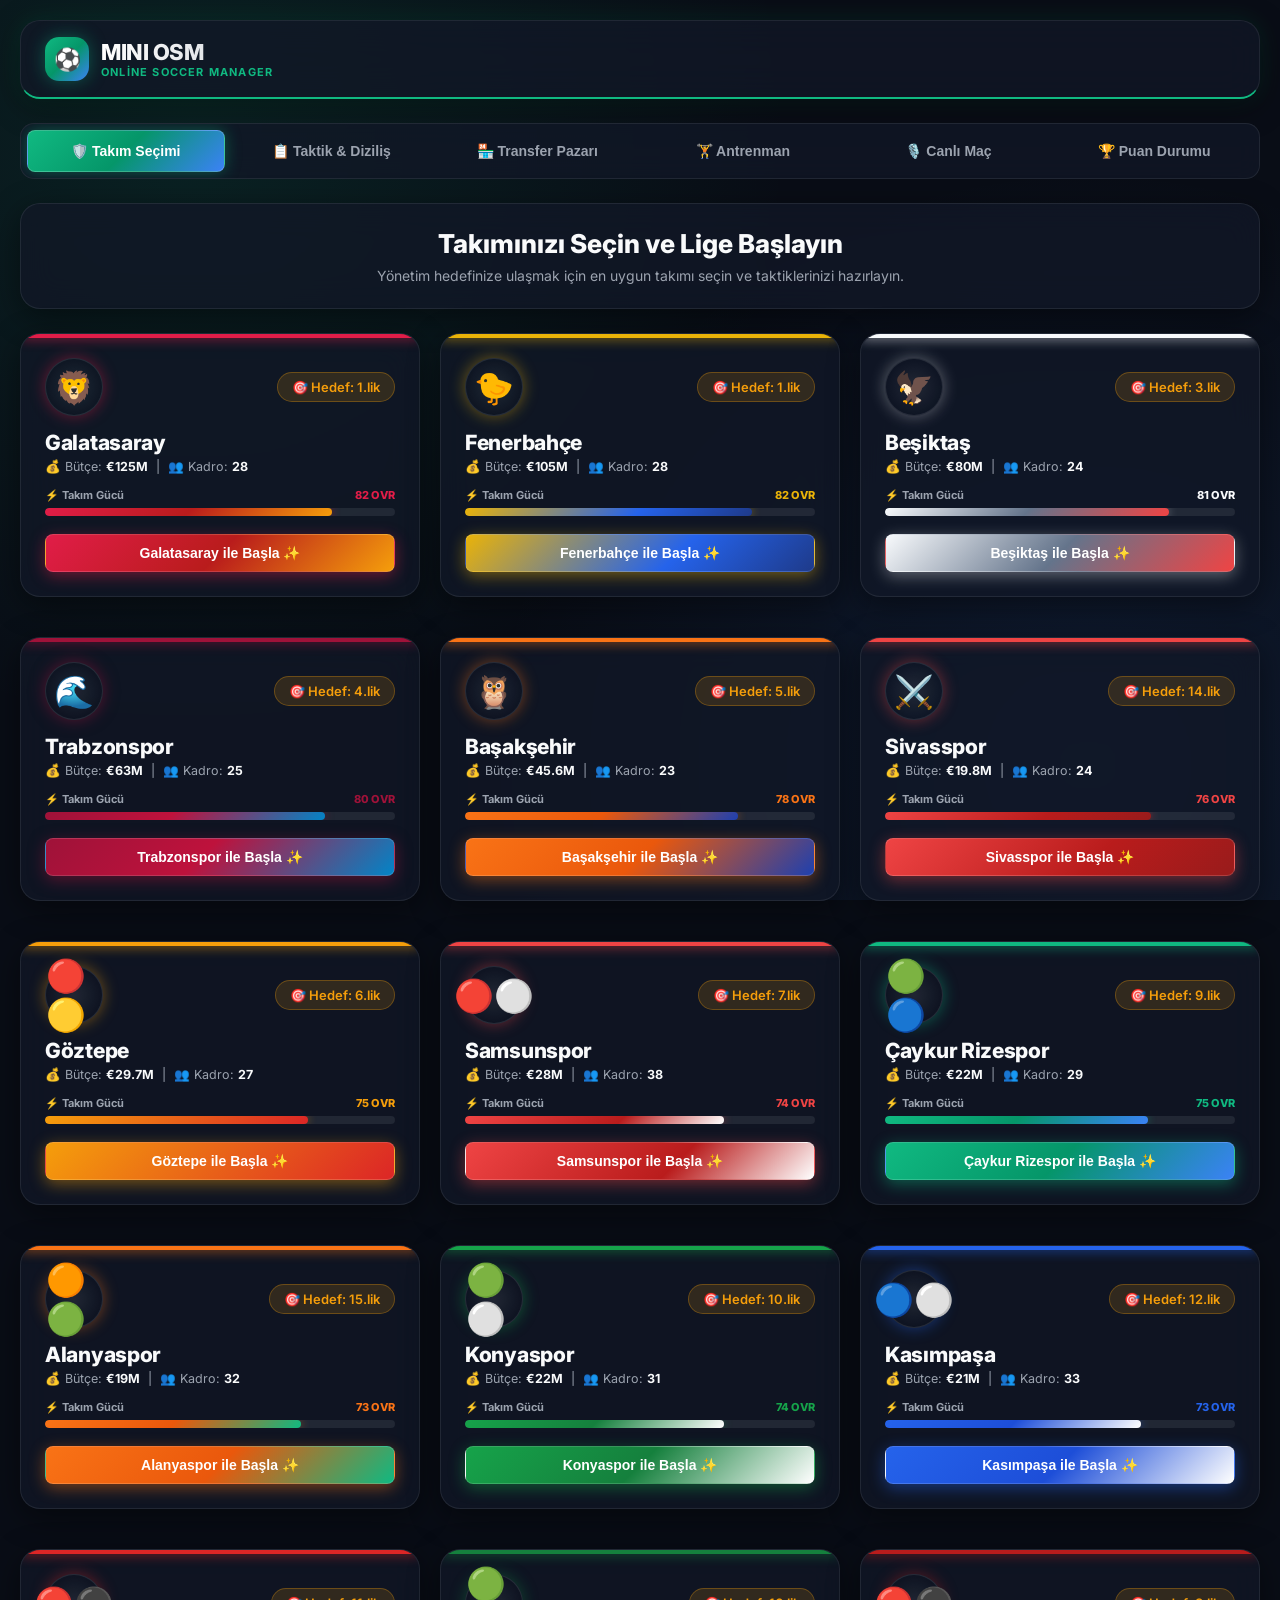
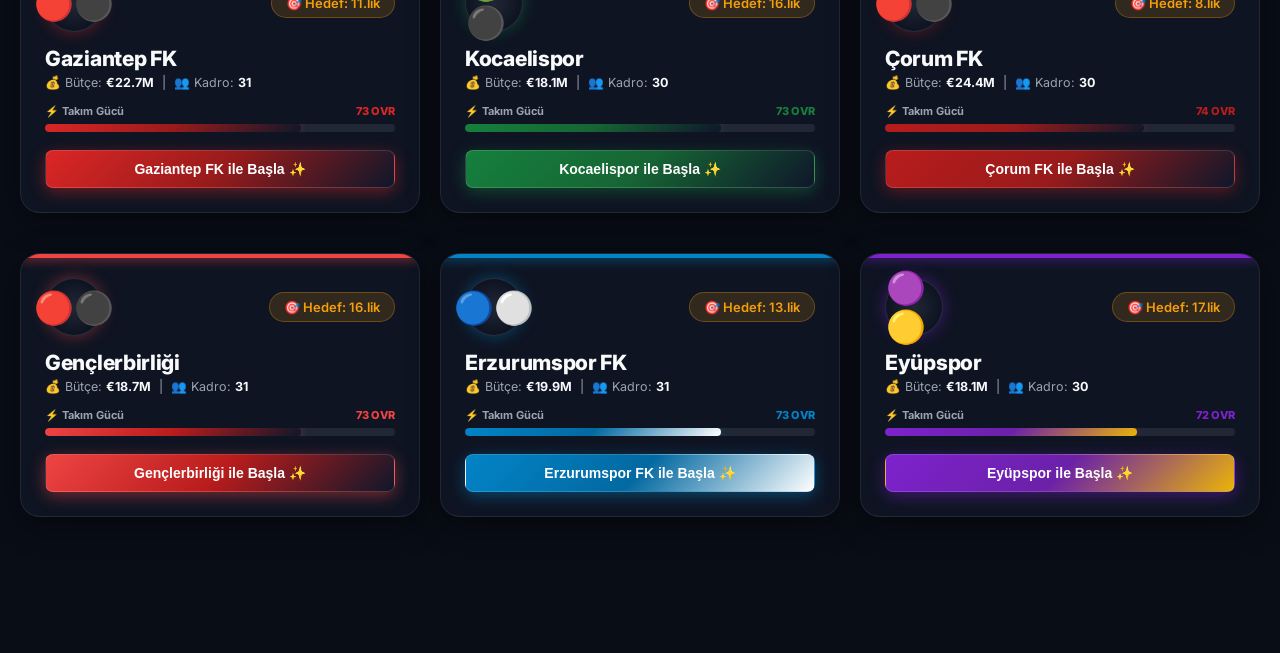
==== commit a937d5de: "Yeni guncelleme ve ozellikler" ====
--- a/index.html
+++ b/index.html
@@ -384,7 +384,7 @@
 
     <!-- VIEW 6: TRANSFER MARKET -->
     <section id="view-transfer" class="view-content">
-      <div class="glass-card" style="margin-bottom: 20px;">
+      <div class="glass-card" style="margin-bottom: 20px; position: relative; z-index: 100; overflow: visible;">
         <div style="display: flex; justify-content: space-between; align-items: center; flex-wrap: wrap; gap: 16px;">
           <div>
             <h2 style="font-size: 24px; font-weight: 800; display: flex; align-items: center; gap: 10px;">
@@ -408,7 +408,7 @@
 
         <!-- Filter & Action Bar -->
         <div
-          style="display: flex; justify-content: space-between; align-items: center; margin-top: 20px; flex-wrap: wrap; gap: 12px; border-top: 1px solid var(--glass-border); padding-top: 16px;">
+          style="display: flex; justify-content: space-between; align-items: center; margin-top: 20px; flex-wrap: wrap; gap: 12px; border-top: 1px solid var(--glass-border); padding-top: 16px; position: relative; z-index: 100;">
 
           <!-- Sub-view Mode Switcher (Transfer Listesi vs Oyuncu Sat) -->
           <div style="display: flex; gap: 8px;">
@@ -416,10 +416,166 @@
             <button class="btn btn-secondary transfer-mode-btn" data-mode="sell">📤 Kadromdan Oyuncu Sat</button>
           </div>
 
-          <!-- Search & Position Filters -->
-          <div style="display: flex; gap: 8px; flex-wrap: wrap; align-items: center;">
+          <!-- Search, Filter & Position Filters -->
+          <div
+            style="display: flex; gap: 8px; flex-wrap: wrap; align-items: center; position: relative; z-index: 1000;">
             <input type="text" id="transfer-search-input" placeholder="🔍 Oyuncu Arama..."
-              style="padding: 6px 12px; font-size: 13px; border-radius: var(--radius-sm); background: rgba(255,255,255,0.05); border: 1px solid var(--glass-border); color: var(--text-main); outline: none; width: 160px;" />
+              style="padding: 6px 12px; font-size: 13px; border-radius: var(--radius-sm); background: rgba(255,255,255,0.05); border: 1px solid var(--glass-border); color: var(--text-main); outline: none; width: 140px;" />
+
+            <!-- Filter & Sort Dropdown -->
+            <div style="position: relative; z-index: 10000;">
+              <button id="transfer-sort-toggle-btn" class="btn btn-secondary"
+                style="padding: 6px 12px; font-size: 13px; display: flex; align-items: center; gap: 6px; border-color: rgba(255,255,255,0.25); background: rgba(255,255,255,0.06); cursor: pointer;">
+                <span>⚡ Filtrele</span>
+                <span id="transfer-sort-active-badge"
+                  style="font-size: 11px; color: var(--accent-gold); font-weight: 800;">(⭐ GEN ↓)</span>
+                <span style="font-size: 9px; opacity: 0.7;">▼</span>
+              </button>
+
+              <div id="transfer-sort-menu"
+                style="display: none; position: absolute; top: calc(100% + 8px); left: 0; min-width: 320px; max-width: 360px; max-height: 520px; overflow-y: auto; z-index: 999999; padding: 14px; box-shadow: 0 20px 50px rgba(0,0,0,0.95), 0 0 25px rgba(245, 158, 11, 0.25); border: 1px solid rgba(245, 158, 11, 0.45); border-radius: var(--radius-md); background: #0b1329;">
+                
+                <!-- Header with Reset -->
+                <div style="display: flex; justify-content: space-between; align-items: center; padding-bottom: 8px; border-bottom: 1px solid rgba(255,255,255,0.12); margin-bottom: 10px;">
+                  <div style="font-size: 11px; font-weight: 800; color: var(--accent-gold); text-transform: uppercase; letter-spacing: 0.5px;">
+                    ⚡ Çoklu Filtreleme & Sıralama
+                  </div>
+                  <button id="transfer-filter-reset-btn" type="button"
+                    style="background: transparent; border: none; color: #ef4444; font-size: 11px; font-weight: 700; cursor: pointer; display: flex; align-items: center; gap: 4px; padding: 2px 6px; border-radius: 4px;">
+                    ↺ Temizle
+                  </button>
+                </div>
+
+                <!-- 1. Mevki (Pozisyon) Çoklu Seçim -->
+                <div style="margin-bottom: 12px;">
+                  <div style="font-size: 10.5px; font-weight: 700; color: var(--text-muted); margin-bottom: 6px; text-transform: uppercase;">
+                    ⚽ Mevki (Çoklu Seçilebilir)
+                  </div>
+                  <div style="display: grid; grid-template-columns: repeat(4, 1fr); gap: 6px;">
+                    <button type="button" class="transfer-filter-chip transfer-chip-pos" data-pos="FW">FW</button>
+                    <button type="button" class="transfer-filter-chip transfer-chip-pos" data-pos="MF">MF</button>
+                    <button type="button" class="transfer-filter-chip transfer-chip-pos" data-pos="DF">DF</button>
+                    <button type="button" class="transfer-filter-chip transfer-chip-pos" data-pos="GK">GK</button>
+                  </div>
+                </div>
+
+                <!-- 2. GEN / Reyting Çoklu Seçim -->
+                <div style="margin-bottom: 12px;">
+                  <div style="font-size: 10.5px; font-weight: 700; color: var(--text-muted); margin-bottom: 6px; text-transform: uppercase;">
+                    ⭐ Reyting / GEN Aralığı
+                  </div>
+                  <div style="display: flex; flex-direction: column; gap: 3px;">
+                    <button type="button" class="transfer-filter-check-option" data-filter-type="rating" data-filter-val="85+">
+                      <span>🌟 85+ (Süperstar)</span>
+                      <span class="filter-check-mark">✓</span>
+                    </button>
+                    <button type="button" class="transfer-filter-check-option" data-filter-type="rating" data-filter-val="80-84">
+                      <span>⭐ 80 - 84 (Elit)</span>
+                      <span class="filter-check-mark">✓</span>
+                    </button>
+                    <button type="button" class="transfer-filter-check-option" data-filter-type="rating" data-filter-val="75-79">
+                      <span>🔷 75 - 79 (Kaliteli)</span>
+                      <span class="filter-check-mark">✓</span>
+                    </button>
+                    <button type="button" class="transfer-filter-check-option" data-filter-type="rating" data-filter-val="70-74">
+                      <span>⚪ 70 - 74 (Standart)</span>
+                      <span class="filter-check-mark">✓</span>
+                    </button>
+                    <button type="button" class="transfer-filter-check-option" data-filter-type="rating" data-filter-val="<70">
+                      <span>📉 69 ve altı (Gelişen)</span>
+                      <span class="filter-check-mark">✓</span>
+                    </button>
+                  </div>
+                </div>
+
+                <!-- 3. Yaş Aralığı Çoklu Seçim -->
+                <div style="margin-bottom: 12px;">
+                  <div style="font-size: 10.5px; font-weight: 700; color: var(--text-muted); margin-bottom: 6px; text-transform: uppercase;">
+                    👶 Yaş Aralığı
+                  </div>
+                  <div style="display: flex; flex-direction: column; gap: 3px;">
+                    <button type="button" class="transfer-filter-check-option" data-filter-type="age" data-filter-val="young">
+                      <span>👶 Genç Yetenek (≤ 22 Yaş)</span>
+                      <span class="filter-check-mark">✓</span>
+                    </button>
+                    <button type="button" class="transfer-filter-check-option" data-filter-type="age" data-filter-val="prime">
+                      <span>⚡ Zirve / Prime (23 - 28 Yaş)</span>
+                      <span class="filter-check-mark">✓</span>
+                    </button>
+                    <button type="button" class="transfer-filter-check-option" data-filter-type="age" data-filter-val="veteran">
+                      <span>🧓 Tecrübeli (29+ Yaş)</span>
+                      <span class="filter-check-mark">✓</span>
+                    </button>
+                  </div>
+                </div>
+
+                <!-- 4. Piyasa Değeri Aralığı Çoklu Seçim -->
+                <div style="margin-bottom: 12px;">
+                  <div style="font-size: 10.5px; font-weight: 700; color: var(--text-muted); margin-bottom: 6px; text-transform: uppercase;">
+                    💰 Piyasa Değeri Aralığı
+                  </div>
+                  <div style="display: flex; flex-direction: column; gap: 3px;">
+                    <button type="button" class="transfer-filter-check-option" data-filter-type="value" data-filter-val="under10">
+                      <span>🏷️ Ekonomik (&lt; €10M)</span>
+                      <span class="filter-check-mark">✓</span>
+                    </button>
+                    <button type="button" class="transfer-filter-check-option" data-filter-type="value" data-filter-val="mid">
+                      <span>💼 Orta Segment (€10M - €30M)</span>
+                      <span class="filter-check-mark">✓</span>
+                    </button>
+                    <button type="button" class="transfer-filter-check-option" data-filter-type="value" data-filter-val="star">
+                      <span>💎 Yıldız Değer (&gt; €30M)</span>
+                      <span class="filter-check-mark">✓</span>
+                    </button>
+                  </div>
+                </div>
+
+                <!-- 5. Sıralama Ölçütü -->
+                <div style="margin-bottom: 12px; border-top: 1px solid rgba(255,255,255,0.08); padding-top: 10px;">
+                  <div style="font-size: 10.5px; font-weight: 700; color: var(--accent-gold); margin-bottom: 6px; text-transform: uppercase;">
+                    🔄 Sıralama Ölçütü
+                  </div>
+                  <div style="display: grid; grid-template-columns: 1fr 1fr; gap: 4px;">
+                    <button type="button" class="transfer-sort-pill active" data-sort="rating_desc">⭐ GEN (Azalan)</button>
+                    <button type="button" class="transfer-sort-pill" data-sort="rating_asc">⭐ GEN (Artan)</button>
+                    <button type="button" class="transfer-sort-pill" data-sort="age_asc">👶 Yaş (Genç ➔ Yaşlı)</button>
+                    <button type="button" class="transfer-sort-pill" data-sort="age_desc">🧓 Yaş (Yaşlı ➔ Genç)</button>
+                    <button type="button" class="transfer-sort-pill" data-sort="val_desc">💰 Değer (Pahalı)</button>
+                    <button type="button" class="transfer-sort-pill" data-sort="val_asc">🏷️ Değer (Ucuz)</button>
+                  </div>
+                </div>
+
+                <!-- Apply / Close button -->
+                <div style="padding-top: 6px; border-top: 1px solid rgba(255,255,255,0.08);">
+                  <button id="transfer-filter-apply-btn" type="button" class="btn btn-primary"
+                    style="width: 100%; padding: 8px; font-size: 12.5px; font-weight: 800; display: flex; justify-content: center; align-items: center; gap: 6px;">
+                    ✓ Tamam
+                  </button>
+                </div>
+              </div>
+            </div>
+
+            <!-- Country Filter Dropdown -->
+            <div style="position: relative; z-index: 10000;">
+              <button id="transfer-nat-toggle-btn" class="btn btn-secondary"
+                style="padding: 6px 12px; font-size: 13px; display: flex; align-items: center; gap: 6px; border-color: rgba(255,255,255,0.25); background: rgba(255,255,255,0.06); cursor: pointer;">
+                <span>🌍 Ülke Seç</span>
+                <span id="transfer-nat-active-badge"
+                  style="font-size: 11px; color: #60a5fa; font-weight: 800;">(Tümü)</span>
+                <span style="font-size: 9px; opacity: 0.7;">▼</span>
+              </button>
+
+              <div id="transfer-nat-menu"
+                style="display: none; position: absolute; top: calc(100% + 8px); left: 0; min-width: 230px; max-height: 320px; overflow-y: auto; z-index: 999999; padding: 10px; box-shadow: 0 20px 50px rgba(0,0,0,0.95), 0 0 25px rgba(59, 130, 246, 0.25); border: 1px solid rgba(59, 130, 246, 0.45); border-radius: var(--radius-md); background: #0b1329;">
+                <div
+                  style="font-size: 10.5px; font-weight: 800; color: #60a5fa; text-transform: uppercase; padding: 4px 8px; border-bottom: 1px solid rgba(255,255,255,0.1); margin-bottom: 6px; letter-spacing: 0.5px;">
+                  Ülkeye Göre Filtrele (A-Z)
+                </div>
+                <div id="transfer-nat-options-container" style="display: flex; flex-direction: column; gap: 3px;">
+                  <!-- Populated dynamically and alphabetically in app.js -->
+                </div>
+              </div>
+            </div>
 
             <div style="display: flex; gap: 4px; flex-wrap: wrap;">
               <button class="stats-sub-tab transfer-pos-filter active" data-pos="ALL">Tümü</button>
@@ -448,11 +604,12 @@
               <span>🏋️ Antrenman & Oyuncu Gelişim Merkezi</span>
             </h2>
             <p style="color:var(--text-muted); font-size: 13.5px; margin-top: 4px;">
-              ⚡ <strong>Gelişim Kuralları:</strong> 25 yaş altı toplamda <span
-                style="color:var(--accent-gold); font-weight:700;">+3 GEN</span> • 29 yaş altı toplamda <span
-                style="color:var(--accent-blue); font-weight:700;">+2 GEN</span> • 30+ yaş toplamda <span
-                style="color:var(--text-main); font-weight:700;">+1 GEN</span>. İdman hızlandırma kulüp bütçesinin
-              <strong>%1'ine</strong> mal olur.
+              ⚡ <strong>Gelişim Kuralları:</strong> 1. Sezonda 25 yaş altı <span
+                style="color:var(--accent-gold); font-weight:700;">+3 GEN</span> • 25-29 yaş <span
+                style="color:var(--accent-blue); font-weight:700;">+2 GEN</span> • 30+ yaş <span
+                style="color:var(--text-main); font-weight:700;">+1 GEN</span>. 1. sezonda haklarını dolduran oyuncular
+              <strong>2. sezonda sadece +1 GEN</strong> gelişebilir, <strong>3. ve sonraki sezonlarda ise
+                gelişemez</strong>. İdman hızlandırma kulüp bütçesinin <strong>%1'ine</strong> mal olur.
             </p>
           </div>
           <div style="display:flex; align-items:center; gap:10px;">
--- a/css/styles.css
+++ b/css/styles.css
@@ -1625,6 +1625,167 @@
   box-shadow: 0 0 12px var(--team-primary-glow);
 }
 
+.transfer-sort-option:hover {
+  background: rgba(255, 255, 255, 0.08) !important;
+  color: #ffffff !important;
+}
+
+.transfer-sort-option.active {
+  background: rgba(245, 158, 11, 0.16) !important;
+  color: var(--accent-gold) !important;
+  font-weight: 800 !important;
+}
+
+/* Transfer Multi-Filter & Sort Styles */
+.transfer-filter-check-option {
+  display: flex;
+  align-items: center;
+  justify-content: space-between;
+  padding: 7px 10px;
+  font-size: 12px;
+  border-radius: 6px;
+  background: rgba(255, 255, 255, 0.03);
+  border: 1px solid rgba(255, 255, 255, 0.06);
+  color: var(--text-main);
+  cursor: pointer;
+  text-align: left;
+  transition: all 0.2s ease;
+}
+
+.transfer-filter-check-option:hover {
+  background: rgba(255, 255, 255, 0.08) !important;
+  border-color: rgba(255, 255, 255, 0.15);
+}
+
+.transfer-filter-check-option .filter-check-mark {
+  display: none;
+  font-weight: 800;
+  color: var(--accent-gold);
+}
+
+.transfer-filter-check-option.active {
+  background: rgba(245, 158, 11, 0.16) !important;
+  border-color: rgba(245, 158, 11, 0.5) !important;
+  color: var(--accent-gold) !important;
+  font-weight: 700;
+}
+
+.transfer-filter-check-option.active .filter-check-mark {
+  display: inline;
+}
+
+.transfer-filter-chip {
+  padding: 6px 10px;
+  font-size: 12px;
+  font-weight: 700;
+  border-radius: 6px;
+  background: rgba(255, 255, 255, 0.04);
+  border: 1px solid rgba(255, 255, 255, 0.1);
+  color: var(--text-muted);
+  cursor: pointer;
+  text-align: center;
+  transition: all 0.2s ease;
+}
+
+.transfer-filter-chip:hover {
+  background: rgba(255, 255, 255, 0.09);
+  color: var(--text-main);
+}
+
+.transfer-filter-chip.active {
+  background: rgba(59, 130, 246, 0.22) !important;
+  border-color: rgba(59, 130, 246, 0.6) !important;
+  color: #60a5fa !important;
+  box-shadow: 0 0 10px rgba(59, 130, 246, 0.25);
+}
+
+.transfer-sort-pill {
+  padding: 6px 8px;
+  font-size: 11px;
+  font-weight: 600;
+  border-radius: 6px;
+  background: rgba(255, 255, 255, 0.03);
+  border: 1px solid rgba(255, 255, 255, 0.08);
+  color: var(--text-muted);
+  cursor: pointer;
+  text-align: center;
+  transition: all 0.2s ease;
+}
+
+.transfer-sort-pill:hover {
+  background: rgba(255, 255, 255, 0.08);
+  color: var(--text-main);
+}
+
+.transfer-sort-pill.active {
+  background: rgba(245, 158, 11, 0.18) !important;
+  border-color: rgba(245, 158, 11, 0.5) !important;
+  color: var(--accent-gold) !important;
+  font-weight: 800;
+}
+
+#transfer-sort-menu::-webkit-scrollbar {
+  width: 6px;
+}
+
+#transfer-sort-menu::-webkit-scrollbar-track {
+  background: rgba(0, 0, 0, 0.3);
+  border-radius: 4px;
+}
+
+#transfer-sort-menu::-webkit-scrollbar-thumb {
+  background: rgba(245, 158, 11, 0.4);
+  border-radius: 4px;
+}
+
+#transfer-sort-menu::-webkit-scrollbar-thumb:hover {
+  background: rgba(245, 158, 11, 0.7);
+}
+
+.transfer-nat-option {
+  display: flex;
+  align-items: center;
+  justify-content: space-between;
+  padding: 8px 12px;
+  font-size: 12.5px;
+  border-radius: 6px;
+  background: transparent;
+  border: none;
+  color: var(--text-main);
+  cursor: pointer;
+  text-align: left;
+  transition: var(--transition);
+}
+
+.transfer-nat-option:hover {
+  background: rgba(255, 255, 255, 0.08) !important;
+  color: #ffffff !important;
+}
+
+.transfer-nat-option.active {
+  background: rgba(59, 130, 246, 0.18) !important;
+  color: #60a5fa !important;
+  font-weight: 800 !important;
+}
+
+#transfer-nat-menu::-webkit-scrollbar {
+  width: 6px;
+}
+
+#transfer-nat-menu::-webkit-scrollbar-track {
+  background: rgba(0, 0, 0, 0.3);
+  border-radius: 4px;
+}
+
+#transfer-nat-menu::-webkit-scrollbar-thumb {
+  background: rgba(59, 130, 246, 0.5);
+  border-radius: 4px;
+}
+
+#transfer-nat-menu::-webkit-scrollbar-thumb:hover {
+  background: rgba(59, 130, 246, 0.8);
+}
+
 /* Training & Player Development Styling */
 .training-slot-card {
   background: rgba(15, 23, 42, 0.7);
